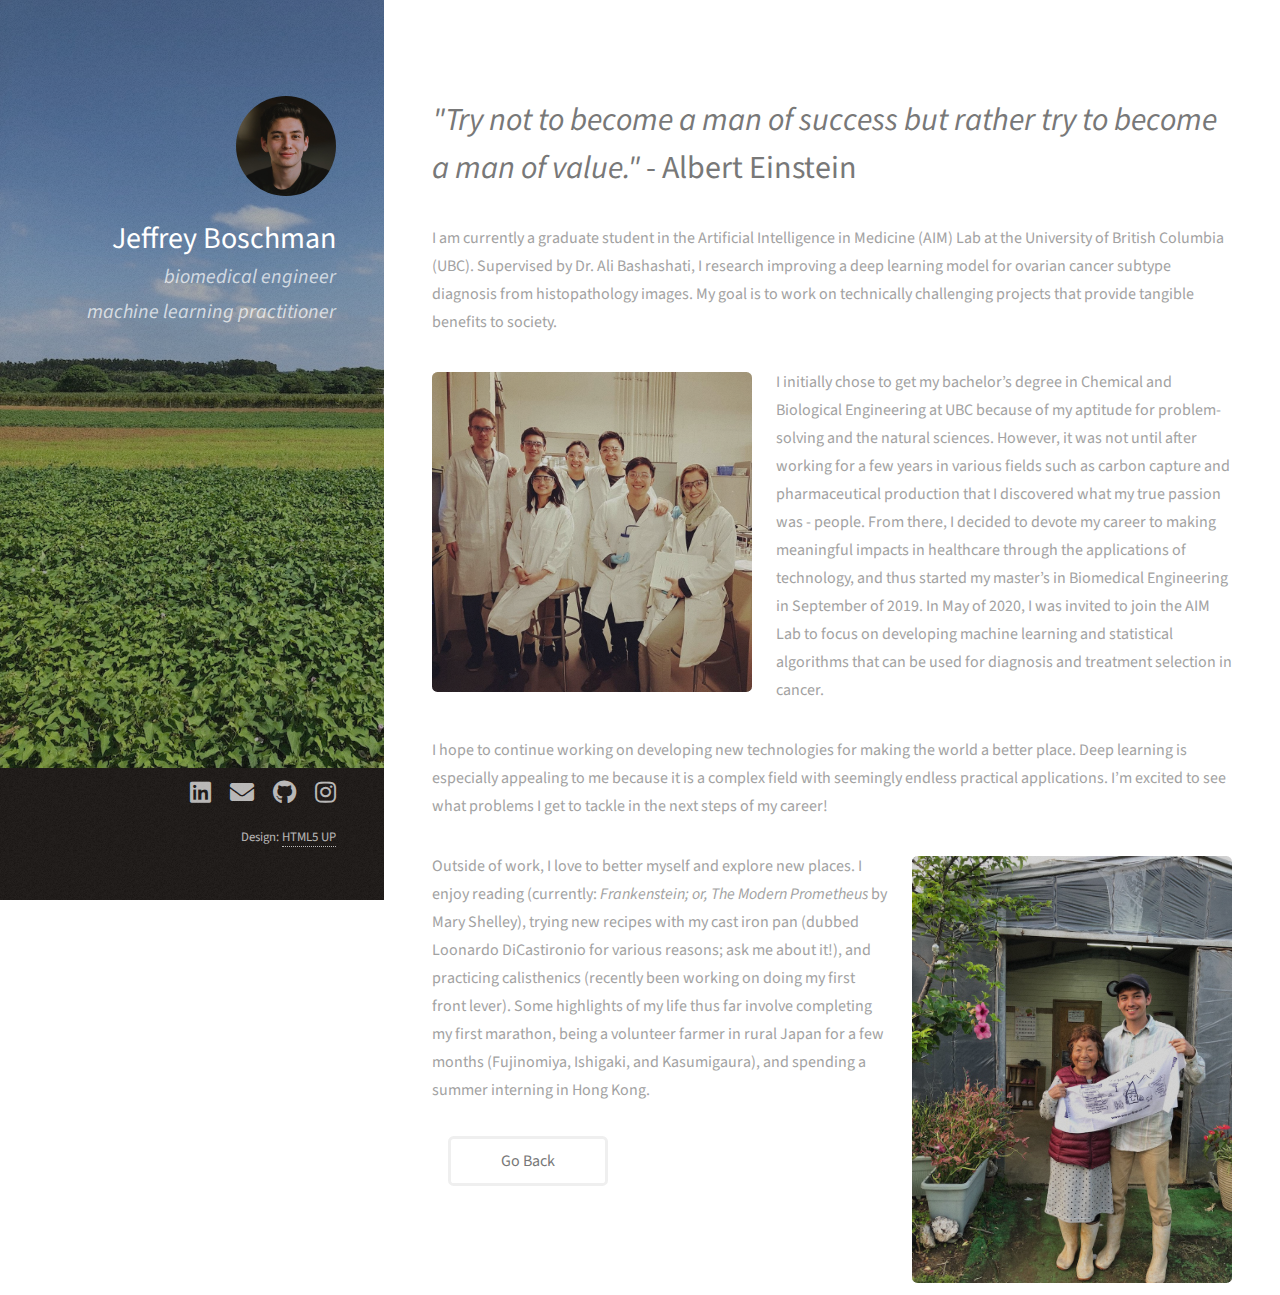
==== about.html @ 8cb81a42 "edit about" ====
<!DOCTYPE HTML>
<!--
	Strata by HTML5 UP
	html5up.net | @ajlkn
	Free for personal and commercial use under the CCA 3.0 license (html5up.net/license)
-->
<html>
	<head>
		<title>About</title>
		<meta charset="utf-8" />
		<meta name="viewport" content="width=device-width, initial-scale=1, user-scalable=no" />
		<link rel="stylesheet" href="assets/css/main.css" />
	</head>
	<body class="is-preload">

		<!-- Header -->
			<header id="header">
				<div class="inner">
					<a href="index.html" class="image avatar"><img src="images/boschman_jeffrey.jpeg" alt="" /></a>
                    <h1><strong>Jeffrey Boschman</strong></h1>
                    <h1><i>biomedical engineer</i></h1>
                    <h1><i>machine learning practitioner</i></h1>
				</div>
			</header>

		<!-- Main -->
			<div id="main">

				<!-- One -->
					<section id="one">
						<header class="major">
                            <h2><i>"Try not to become a man of success but rather try to become a man of value."</i> - Albert Einstein</h2>
						</header>
						<p>I am currently a graduate student in the Artificial Intelligence in Medicine (AIM) Lab at the University of British Columbia (UBC). Supervised by Dr. Ali Bashashati, I research improving a deep learning model for ovarian cancer subtype diagnosis from histopathology images. My goal is to work on technically challenging projects that provide tangible benefits to society.</p>
						<p><span class="image left"><img src="images/chbe.jpeg" alt="" /></span>I initially chose to get my bachelor’s degree in Chemical and Biological Engineering at UBC because of my aptitude for problem-solving and the natural sciences. However, it was not until after working for a few years in various fields such as carbon capture and pharmaceutical production that I discovered what my true passion was - people. From there, I decided to devote my career to making meaningful impacts in healthcare through the applications of technology, and thus started my master’s in Biomedical Engineering in September of 2019. In May of 2020, I was invited to join the AIM Lab to focus on developing machine learning and statistical algorithms that can be used for diagnosis and treatment selection in cancer.</p>
                        <p>I hope to continue working on developing new technologies for making the world a better place. Deep learning is especially appealing to me because it is a complex field with seemingly endless practical applications. I’m excited to see what problems I get to tackle in the next steps of my career!</p>
                        <p><span class="image right"><img src="images/farming.jpeg" alt="" /></span>Outside of work, I love to better myself and explore new places. I enjoy reading (currently: <i>Frankenstein; or, The Modern Prometheus</i> by Mary Shelley), trying new recipes with my cast iron pan (dubbed Loonardo DiCastironio for various reasons; ask me about it!), and practicing calisthenics (recently been working on doing my first front lever). Some highlights of my life thus far involve completing my first marathon, being a volunteer farmer in rural Japan for a few months (Fujinomiya, Ishigaki, and Kasumigaura), and spending a summer interning in Hong Kong.</p>
						</section>
                        
                        </section>
						<ul class="actions">
							<li><a href="index.html" class="button">Go Back</a></li>
						</ul>

					</section>

				<!--
					<section id="three">
						<h2>Get In Touch</h2>
						<p>Accumsan pellentesque commodo blandit enim arcu non at amet id arcu magna. Accumsan orci faucibus id eu lorem semper nunc nisi lorem vulputate lorem neque lorem ipsum dolor.</p>
						<div class="row">
							<div class="col-8 col-12-small">
								<form method="post" action="#">
									<div class="row gtr-uniform gtr-50">
										<div class="col-6 col-12-xsmall"><input type="text" name="name" id="name" placeholder="Name" /></div>
										<div class="col-6 col-12-xsmall"><input type="email" name="email" id="email" placeholder="Email" /></div>
										<div class="col-12"><textarea name="message" id="message" placeholder="Message" rows="4"></textarea></div>
									</div>
								</form>
								<ul class="actions">
									<li><input type="submit" value="Send Message" /></li>
								</ul>
							</div>
							<div class="col-4 col-12-small">
								<ul class="labeled-icons">
									<li>
										<h3 class="icon solid fa-home"><span class="label">Address</span></h3>
										1234 Somewhere Rd.<br />
										Nashville, TN 00000<br />
										United States
									</li>
									<li>
										<h3 class="icon solid fa-mobile-alt"><span class="label">Phone</span></h3>
										000-000-0000
									</li>
									<li>
										<h3 class="icon solid fa-envelope"><span class="label">Email</span></h3>
										<a href="#">hello@untitled.tld</a>
									</li>
								</ul>
							</div>
						</div>
					</section>
                -->
				<!-- Four -->
                <!--
					<section id="four">
						<h2>Elements</h2>

						<section>
							<h4>Text</h4>
							<p>This is <b>bold</b> and this is <strong>strong</strong>. This is <i>italic</i> and this is <em>emphasized</em>.
							This is <sup>superscript</sup> text and this is <sub>subscript</sub> text.
							This is <u>underlined</u> and this is code: <code>for (;;) { ... }</code>. Finally, <a href="#">this is a link</a>.</p>
							<hr />
							<header>
								<h4>Heading with a Subtitle</h4>
								<p>Lorem ipsum dolor sit amet nullam id egestas urna aliquam</p>
							</header>
							<p>Nunc lacinia ante nunc ac lobortis. Interdum adipiscing gravida odio porttitor sem non mi integer non faucibus ornare mi ut ante amet placerat aliquet. Volutpat eu sed ante lacinia sapien lorem accumsan varius montes viverra nibh in adipiscing blandit tempus accumsan.</p>
							<header>
								<h5>Heading with a Subtitle</h5>
								<p>Lorem ipsum dolor sit amet nullam id egestas urna aliquam</p>
							</header>
							<p>Nunc lacinia ante nunc ac lobortis. Interdum adipiscing gravida odio porttitor sem non mi integer non faucibus ornare mi ut ante amet placerat aliquet. Volutpat eu sed ante lacinia sapien lorem accumsan varius montes viverra nibh in adipiscing blandit tempus accumsan.</p>
							<hr />
							<h2>Heading Level 2</h2>
							<h3>Heading Level 3</h3>
							<h4>Heading Level 4</h4>
							<h5>Heading Level 5</h5>
							<h6>Heading Level 6</h6>
							<hr />
							<h5>Blockquote</h5>
							<blockquote>Fringilla nisl. Donec accumsan interdum nisi, quis tincidunt felis sagittis eget tempus euismod. Vestibulum ante ipsum primis in faucibus vestibulum. Blandit adipiscing eu felis iaculis volutpat ac adipiscing accumsan faucibus. Vestibulum ante ipsum primis in faucibus lorem ipsum dolor sit amet nullam adipiscing eu felis.</blockquote>
							<h5>Preformatted</h5>
							<pre><code>i = 0;

while (!deck.isInOrder()) {
print 'Iteration ' + i;
deck.shuffle();
i++;
}

print 'It took ' + i + ' iterations to sort the deck.';</code></pre>
						</section>

						<section>
							<h4>Lists</h4>
							<div class="row">
								<div class="col-6 col-12-xsmall">
									<h5>Unordered</h5>
									<ul>
										<li>Dolor pulvinar etiam magna etiam.</li>
										<li>Sagittis adipiscing lorem eleifend.</li>
										<li>Felis enim feugiat dolore viverra.</li>
									</ul>
									<h5>Alternate</h5>
									<ul class="alt">
										<li>Dolor pulvinar etiam magna etiam.</li>
										<li>Sagittis adipiscing lorem eleifend.</li>
										<li>Felis enim feugiat dolore viverra.</li>
									</ul>
								</div>
								<div class="col-6 col-12-xsmall">
									<h5>Ordered</h5>
									<ol>
										<li>Dolor pulvinar etiam magna etiam.</li>
										<li>Etiam vel felis at lorem sed viverra.</li>
										<li>Felis enim feugiat dolore viverra.</li>
										<li>Dolor pulvinar etiam magna etiam.</li>
										<li>Etiam vel felis at lorem sed viverra.</li>
										<li>Felis enim feugiat dolore viverra.</li>
									</ol>
									<h5>Icons</h5>
									<ul class="icons">
										<li><a href="#" class="icon brands fa-twitter"><span class="label">Twitter</span></a></li>
										<li><a href="#" class="icon brands fa-facebook-f"><span class="label">Facebook</span></a></li>
										<li><a href="#" class="icon brands fa-instagram"><span class="label">Instagram</span></a></li>
										<li><a href="#" class="icon brands fa-github"><span class="label">Github</span></a></li>
										<li><a href="#" class="icon brands fa-dribbble"><span class="label">Dribbble</span></a></li>
										<li><a href="#" class="icon brands fa-tumblr"><span class="label">Tumblr</span></a></li>
									</ul>
								</div>
							</div>
							<h5>Actions</h5>
							<ul class="actions">
								<li><a href="#" class="button primary">Default</a></li>
								<li><a href="#" class="button">Default</a></li>
							</ul>
							<ul class="actions small">
								<li><a href="#" class="button primary small">Small</a></li>
								<li><a href="#" class="button small">Small</a></li>
							</ul>
							<div class="row">
								<div class="col-6 col-12-small">
									<ul class="actions stacked">
										<li><a href="#" class="button primary">Default</a></li>
										<li><a href="#" class="button">Default</a></li>
									</ul>
								</div>
								<div class="col-6 col-12-small">
									<ul class="actions stacked">
										<li><a href="#" class="button primary small">Small</a></li>
										<li><a href="#" class="button small">Small</a></li>
									</ul>
								</div>
								<div class="col-6 col-12-small">
									<ul class="actions stacked">
										<li><a href="#" class="button primary fit">Default</a></li>
										<li><a href="#" class="button fit">Default</a></li>
									</ul>
								</div>
								<div class="col-6 col-12-small">
									<ul class="actions stacked">
										<li><a href="#" class="button primary small fit">Small</a></li>
										<li><a href="#" class="button small fit">Small</a></li>
									</ul>
								</div>
							</div>
						</section>

						<section>
							<h4>Table</h4>
							<h5>Default</h5>
							<div class="table-wrapper">
								<table>
									<thead>
										<tr>
											<th>Name</th>
											<th>Description</th>
											<th>Price</th>
										</tr>
									</thead>
									<tbody>
										<tr>
											<td>Item One</td>
											<td>Ante turpis integer aliquet porttitor.</td>
											<td>29.99</td>
										</tr>
										<tr>
											<td>Item Two</td>
											<td>Vis ac commodo adipiscing arcu aliquet.</td>
											<td>19.99</td>
										</tr>
										<tr>
											<td>Item Three</td>
											<td> Morbi faucibus arcu accumsan lorem.</td>
											<td>29.99</td>
										</tr>
										<tr>
											<td>Item Four</td>
											<td>Vitae integer tempus condimentum.</td>
											<td>19.99</td>
										</tr>
										<tr>
											<td>Item Five</td>
											<td>Ante turpis integer aliquet porttitor.</td>
											<td>29.99</td>
										</tr>
									</tbody>
									<tfoot>
										<tr>
											<td colspan="2"></td>
											<td>100.00</td>
										</tr>
									</tfoot>
								</table>
							</div>

							<h5>Alternate</h5>
							<div class="table-wrapper">
								<table class="alt">
									<thead>
										<tr>
											<th>Name</th>
											<th>Description</th>
											<th>Price</th>
										</tr>
									</thead>
									<tbody>
										<tr>
											<td>Item One</td>
											<td>Ante turpis integer aliquet porttitor.</td>
											<td>29.99</td>
										</tr>
										<tr>
											<td>Item Two</td>
											<td>Vis ac commodo adipiscing arcu aliquet.</td>
											<td>19.99</td>
										</tr>
										<tr>
											<td>Item Three</td>
											<td> Morbi faucibus arcu accumsan lorem.</td>
											<td>29.99</td>
										</tr>
										<tr>
											<td>Item Four</td>
											<td>Vitae integer tempus condimentum.</td>
											<td>19.99</td>
										</tr>
										<tr>
											<td>Item Five</td>
											<td>Ante turpis integer aliquet porttitor.</td>
											<td>29.99</td>
										</tr>
									</tbody>
									<tfoot>
										<tr>
											<td colspan="2"></td>
											<td>100.00</td>
										</tr>
									</tfoot>
								</table>
							</div>
						</section>

						<section>
							<h4>Buttons</h4>
							<ul class="actions">
								<li><a href="#" class="button primary">Primary</a></li>
								<li><a href="#" class="button">Default</a></li>
							</ul>
							<ul class="actions">
								<li><a href="#" class="button large">Large</a></li>
								<li><a href="#" class="button">Default</a></li>
								<li><a href="#" class="button small">Small</a></li>
							</ul>
							<ul class="actions fit">
								<li><a href="#" class="button primary fit">Fit</a></li>
								<li><a href="#" class="button fit">Fit</a></li>
							</ul>
							<ul class="actions fit small">
								<li><a href="#" class="button primary fit small">Fit + Small</a></li>
								<li><a href="#" class="button fit small">Fit + Small</a></li>
							</ul>
							<ul class="actions">
								<li><a href="#" class="button primary icon solid fa-download">Icon</a></li>
								<li><a href="#" class="button icon solid fa-download">Icon</a></li>
							</ul>
							<ul class="actions">
								<li><span class="button primary disabled">Primary</span></li>
								<li><span class="button disabled">Default</span></li>
							</ul>
						</section>

						<section>
							<h4>Form</h4>
							<form method="post" action="#">
								<div class="row gtr-uniform gtr-50">
									<div class="col-6 col-12-xsmall">
										<input type="text" name="demo-name" id="demo-name" value="" placeholder="Name" />
									</div>
									<div class="col-6 col-12-xsmall">
										<input type="email" name="demo-email" id="demo-email" value="" placeholder="Email" />
									</div>
									<div class="col-12">
										<select name="demo-category" id="demo-category">
											<option value="">- Category -</option>
											<option value="1">Manufacturing</option>
											<option value="1">Shipping</option>
											<option value="1">Administration</option>
											<option value="1">Human Resources</option>
										</select>
									</div>
									<div class="col-4 col-12-small">
										<input type="radio" id="demo-priority-low" name="demo-priority" checked>
										<label for="demo-priority-low">Low Priority</label>
									</div>
									<div class="col-4 col-12-small">
										<input type="radio" id="demo-priority-normal" name="demo-priority">
										<label for="demo-priority-normal">Normal Priority</label>
									</div>
									<div class="col-4 col-12-small">
										<input type="radio" id="demo-priority-high" name="demo-priority">
										<label for="demo-priority-high">High Priority</label>
									</div>
									<div class="col-6 col-12-small">
										<input type="checkbox" id="demo-copy" name="demo-copy">
										<label for="demo-copy">Email me a copy of this message</label>
									</div>
									<div class="col-6 col-12-small">
										<input type="checkbox" id="demo-human" name="demo-human" checked>
										<label for="demo-human">I am a human and not a robot</label>
									</div>
									<div class="col-12">
										<textarea name="demo-message" id="demo-message" placeholder="Enter your message" rows="6"></textarea>
									</div>
									<div class="col-12">
										<ul class="actions">
											<li><input type="submit" value="Send Message" class="primary" /></li>
											<li><input type="reset" value="Reset" /></li>
										</ul>
									</div>
								</div>
							</form>
						</section>

						<section>
							<h4>Image</h4>
							<h5>Fit</h5>
							<div class="box alt">
								<div class="row gtr-50 gtr-uniform">
									<div class="col-12"><span class="image fit"><img src="images/fulls/05.jpg" alt="" /></span></div>
									<div class="col-4"><span class="image fit"><img src="images/thumbs/01.jpg" alt="" /></span></div>
									<div class="col-4"><span class="image fit"><img src="images/thumbs/02.jpg" alt="" /></span></div>
									<div class="col-4"><span class="image fit"><img src="images/thumbs/03.jpg" alt="" /></span></div>
									<div class="col-4"><span class="image fit"><img src="images/thumbs/04.jpg" alt="" /></span></div>
									<div class="col-4"><span class="image fit"><img src="images/thumbs/05.jpg" alt="" /></span></div>
									<div class="col-4"><span class="image fit"><img src="images/thumbs/06.jpg" alt="" /></span></div>
									<div class="col-4"><span class="image fit"><img src="images/thumbs/03.jpg" alt="" /></span></div>
									<div class="col-4"><span class="image fit"><img src="images/thumbs/02.jpg" alt="" /></span></div>
									<div class="col-4"><span class="image fit"><img src="images/thumbs/01.jpg" alt="" /></span></div>
								</div>
							</div>
							<h5>Left &amp; Right</h5>
							<p><span class="image left"><img src="images/avatar.jpg" alt="" /></span>Fringilla nisl. Donec accumsan interdum nisi, quis tincidunt felis sagittis eget. tempus euismod. Vestibulum ante ipsum primis in faucibus vestibulum. Blandit adipiscing eu felis iaculis volutpat ac adipiscing accumsan eu faucibus. Integer ac pellentesque praesent tincidunt felis sagittis eget. tempus euismod. Vestibulum ante ipsum primis in faucibus vestibulum. Blandit adipiscing eu felis iaculis volutpat ac adipiscing accumsan eu faucibus. Integer ac pellentesque praesent. Donec accumsan interdum nisi, quis tincidunt felis sagittis eget. tempus euismod. Vestibulum ante ipsum primis in faucibus vestibulum. Blandit adipiscing eu felis iaculis volutpat ac adipiscing accumsan eu faucibus. Integer ac pellentesque praesent tincidunt felis sagittis eget. tempus euismod. Vestibulum ante ipsum primis in faucibus vestibulum. Blandit adipiscing eu felis iaculis volutpat ac adipiscing accumsan eu faucibus. Integer ac pellentesque praesent.</p>
							<p><span class="image right"><img src="images/avatar.jpg" alt="" /></span>Fringilla nisl. Donec accumsan interdum nisi, quis tincidunt felis sagittis eget. tempus euismod. Vestibulum ante ipsum primis in faucibus vestibulum. Blandit adipiscing eu felis iaculis volutpat ac adipiscing accumsan eu faucibus. Integer ac pellentesque praesent tincidunt felis sagittis eget. tempus euismod. Vestibulum ante ipsum primis in faucibus vestibulum. Blandit adipiscing eu felis iaculis volutpat ac adipiscing accumsan eu faucibus. Integer ac pellentesque praesent. Donec accumsan interdum nisi, quis tincidunt felis sagittis eget. tempus euismod. Vestibulum ante ipsum primis in faucibus vestibulum. Blandit adipiscing eu felis iaculis volutpat ac adipiscing accumsan eu faucibus. Integer ac pellentesque praesent tincidunt felis sagittis eget. tempus euismod. Vestibulum ante ipsum primis in faucibus vestibulum. Blandit adipiscing eu felis iaculis volutpat ac adipiscing accumsan eu faucibus. Integer ac pellentesque praesent.</p>
						</section>

					</section>

			</div>
                    -->
		<!-- Footer -->
			<footer id="footer">
				<div class="inner">
					<ul class="icons">
						<li><a href="https://www.linkedin.com/in/jeffreyboschman/" class="icon brands fa-linkedin"><span class="label">LinkedIn</span></a></li>
						<li><a href="mailto:jeffreyboschman@gmail.com" class="icon solid fa-envelope"><span class="label">Email</span></a></li>
						<li><a href="https://github.com/jeffreyboschman" class="icon brands fa-github"><span class="label">Github</span></a></li>
						<li><a href="https://www.instagram.com/_jeffreyboschman/" class="icon brands fa-instagram"><span class="label">Instagram</span></a></li>
					</ul>
					<ul class="copyright">
                        <!--<li>&copy; Untitled</li>--><li>Design: <a href="http://html5up.net">HTML5 UP</a></li>
					</ul>
				</div>
			</footer>

		<!-- Scripts -->
			<script src="assets/js/jquery.min.js"></script>
			<script src="assets/js/jquery.poptrox.min.js"></script>
			<script src="assets/js/browser.min.js"></script>
			<script src="assets/js/breakpoints.min.js"></script>
			<script src="assets/js/util.js"></script>
			<script src="assets/js/main.js"></script>

	</body>
</html>
---- assets/css/main.css ----
@import url("fontawesome-all.min.css");
@import url("https://fonts.googleapis.com/css?family=Source+Sans+Pro:400,400italic");

/*
	Strata by HTML5 UP
	html5up.net | @ajlkn
	Free for personal and commercial use under the CCA 3.0 license (html5up.net/license)
*/

html, body, div, span, applet, object,
iframe, h1, h2, h3, h4, h5, h6, p, blockquote,
pre, a, abbr, acronym, address, big, cite,
code, del, dfn, em, img, ins, kbd, q, s, samp,
small, strike, strong, sub, sup, tt, var, b,
u, i, center, dl, dt, dd, ol, ul, li, fieldset,
form, label, legend, table, caption, tbody,
tfoot, thead, tr, th, td, article, aside,
canvas, details, embed, figure, figcaption,
footer, header, hgroup, menu, nav, output, ruby,
section, summary, time, mark, audio, video {
	margin: 0;
	padding: 0;
	border: 0;
	font-size: 100%;
	font: inherit;
	vertical-align: baseline;}

article, aside, details, figcaption, figure,
footer, header, hgroup, menu, nav, section {
	display: block;}

body {
	line-height: 1;
}

ol, ul {
	list-style: none;
}

blockquote, q {
	quotes: none;
}

	blockquote:before, blockquote:after, q:before, q:after {
		content: '';
		content: none;
	}

table {
	border-collapse: collapse;
	border-spacing: 0;
}

body {
	-webkit-text-size-adjust: none;
}

mark {
	background-color: transparent;
	color: inherit;
}

input::-moz-focus-inner {
	border: 0;
	padding: 0;
}

input, select, textarea {
	-moz-appearance: none;
	-webkit-appearance: none;
	-ms-appearance: none;
	appearance: none;
}

/* Basic */

	html {
		box-sizing: border-box;
	}

	*, *:before, *:after {
		box-sizing: inherit;
	}

	body {
		background: #fff;
	}

		body.is-preload *, body.is-preload *:before, body.is-preload *:after {
			-moz-animation: none !important;
			-webkit-animation: none !important;
			-ms-animation: none !important;
			animation: none !important;
			-moz-transition: none !important;
			-webkit-transition: none !important;
			-ms-transition: none !important;
			transition: none !important;
		}

	body, input, select, textarea {
		color: #a2a2a2;
		font-family: "Source Sans Pro", Helvetica, sans-serif;
		font-size: 16pt;
		font-weight: 400;
		line-height: 1.75em;
	}

	a {
		-moz-transition: color 0.2s ease-in-out, border-color 0.2s ease-in-out;
		-webkit-transition: color 0.2s ease-in-out, border-color 0.2s ease-in-out;
		-ms-transition: color 0.2s ease-in-out, border-color 0.2s ease-in-out;
		transition: color 0.2s ease-in-out, border-color 0.2s ease-in-out;
		border-bottom: dotted 1px;
		color: #49bf9d;
		text-decoration: none;
	}

		a:hover {
			border-bottom-color: transparent;
			color: #49bf9d !important;
			text-decoration: none;
		}

	strong, b {
		color: #787878;
		font-weight: 400;
	}

	em, i {
		font-style: italic;
	}

	p {
		margin: 0 0 2em 0;
	}

	h1, h2, h3, h4, h5, h6 {
		color: #787878;
		font-weight: 400;
		line-height: 1em;
		margin: 0 0 1em 0;
	}

		h1 a, h2 a, h3 a, h4 a, h5 a, h6 a {
			color: inherit;
			text-decoration: none;
		}

	h1 {
		font-size: 2em;
		line-height: 1.5em;
	}

	h2 {
		font-size: 1.5em;
		line-height: 1.5em;
	}

	h3 {
		font-size: 1.25em;
		line-height: 1.5em;
	}

	h4 {
		font-size: 1.1em;
		line-height: 1.5em;
	}

	h5 {
		font-size: 0.9em;
		line-height: 1.5em;
	}

	h6 {
		font-size: 0.7em;
		line-height: 1.5em;
	}

	sub {
		font-size: 0.8em;
		position: relative;
		top: 0.5em;
	}

	sup {
		font-size: 0.8em;
		position: relative;
		top: -0.5em;
	}

	hr {
		border: 0;
		border-bottom: solid 2px #efefef;
		margin: 2em 0;
	}

		hr.major {
			margin: 3em 0;
		}

	blockquote {
		border-left: solid 6px #efefef;
		font-style: italic;
		margin: 0 0 2em 0;
		padding: 0.5em 0 0.5em 1.5em;
	}

	code {
		background: #f7f7f7;
		border-radius: 0.35em;
		border: solid 2px #efefef;
		font-family: "Courier New", monospace;
		font-size: 0.9em;
		margin: 0 0.25em;
		padding: 0.25em 0.65em;
	}

	pre {
		-webkit-overflow-scrolling: touch;
		font-family: "Courier New", monospace;
		font-size: 0.9em;
		margin: 0 0 2em 0;
	}

		pre code {
			display: block;
			line-height: 1.75em;
			padding: 1em 1.5em;
			overflow-x: auto;
		}

	.align-left {
		float: left;
	}

	.align-center {
		text-align: center;
	}

	.align-right {
		float: right;
	}

/* Container */

	.container {
		margin: 0 auto;
		max-width: calc(100% - 4em);
		width: 100%;
	}

		.container.xsmall {
			width: 25%;
		}

		.container.small {
			width: 50%;
		}

		.container.medium {
			width: 75%;
		}

		.container.large {
			width: 125%;
		}

		.container.xlarge {
			width: 150%;
		}

		.container.max {
			width: 100%;
		}

		@media screen and (max-width: 980px) {

			.container {
				width: 100% !important;
				max-width: 100% !important;
			}

		}

		@media screen and (max-width: 480px) {

			.container {
				max-width: calc(100% - 3em);
			}

		}

/* Row */

	.row {
		display: flex;
		flex-wrap: wrap;
		box-sizing: border-box;
		align-items: stretch;
	}

		.row > * {
			box-sizing: border-box;
		}

		.row.gtr-uniform > * > :last-child {
			margin-bottom: 0;
		}

		.row.aln-left {
			justify-content: flex-start;
		}

		.row.aln-center {
			justify-content: center;
		}

		.row.aln-right {
			justify-content: flex-end;
		}

		.row.aln-top {
			align-items: flex-start;
		}

		.row.aln-middle {
			align-items: center;
		}

		.row.aln-bottom {
			align-items: flex-end;
		}

		.row > .imp {
			order: -1;
		}

		.row > .col-1 {
			width: 8.33333%;
		}

		.row > .off-1 {
			margin-left: 8.33333%;
		}

		.row > .col-2 {
			width: 16.66667%;
		}

		.row > .off-2 {
			margin-left: 16.66667%;
		}

		.row > .col-3 {
			width: 25%;
		}

		.row > .off-3 {
			margin-left: 25%;
		}

		.row > .col-4 {
			width: 33.33333%;
		}

		.row > .off-4 {
			margin-left: 33.33333%;
		}

		.row > .col-5 {
			width: 41.66667%;
		}

		.row > .off-5 {
			margin-left: 41.66667%;
		}

		.row > .col-6 {
			width: 50%;
		}

		.row > .off-6 {
			margin-left: 50%;
		}

		.row > .col-7 {
			width: 58.33333%;
		}

		.row > .off-7 {
			margin-left: 58.33333%;
		}

		.row > .col-8 {
			width: 66.66667%;
		}

		.row > .off-8 {
			margin-left: 66.66667%;
		}

		.row > .col-9 {
			width: 75%;
		}

		.row > .off-9 {
			margin-left: 75%;
		}

		.row > .col-10 {
			width: 83.33333%;
		}

		.row > .off-10 {
			margin-left: 83.33333%;
		}

		.row > .col-11 {
			width: 91.66667%;
		}

		.row > .off-11 {
			margin-left: 91.66667%;
		}

		.row > .col-12 {
			width: 100%;
		}

		.row > .off-12 {
			margin-left: 100%;
		}

		.row.gtr-0 {
			margin-top: 0;
			margin-left: 0em;
		}

			.row.gtr-0 > * {
				padding: 0 0 0 0em;
			}

			.row.gtr-0.gtr-uniform {
				margin-top: 0em;
			}

				.row.gtr-0.gtr-uniform > * {
					padding-top: 0em;
				}

		.row.gtr-25 {
			margin-top: 0;
			margin-left: -0.625em;
		}

			.row.gtr-25 > * {
				padding: 0 0 0 0.625em;
			}

			.row.gtr-25.gtr-uniform {
				margin-top: -0.625em;
			}

				.row.gtr-25.gtr-uniform > * {
					padding-top: 0.625em;
				}

		.row.gtr-50 {
			margin-top: 0;
			margin-left: -1.25em;
		}

			.row.gtr-50 > * {
				padding: 0 0 0 1.25em;
			}

			.row.gtr-50.gtr-uniform {
				margin-top: -1.25em;
			}

				.row.gtr-50.gtr-uniform > * {
					padding-top: 1.25em;
				}

		.row {
			margin-top: 0;
			margin-left: -2.5em;
		}

			.row > * {
				padding: 0 0 0 2.5em;
			}

			.row.gtr-uniform {
				margin-top: -2.5em;
			}

				.row.gtr-uniform > * {
					padding-top: 2.5em;
				}

		.row.gtr-150 {
			margin-top: 0;
			margin-left: -3.75em;
		}

			.row.gtr-150 > * {
				padding: 0 0 0 3.75em;
			}

			.row.gtr-150.gtr-uniform {
				margin-top: -3.75em;
			}

				.row.gtr-150.gtr-uniform > * {
					padding-top: 3.75em;
				}

		.row.gtr-200 {
			margin-top: 0;
			margin-left: -5em;
		}

			.row.gtr-200 > * {
				padding: 0 0 0 5em;
			}

			.row.gtr-200.gtr-uniform {
				margin-top: -5em;
			}

				.row.gtr-200.gtr-uniform > * {
					padding-top: 5em;
				}

		@media screen and (max-width: 1800px) {

			.row {
				display: flex;
				flex-wrap: wrap;
				box-sizing: border-box;
				align-items: stretch;
			}

				.row > * {
					box-sizing: border-box;
				}

				.row.gtr-uniform > * > :last-child {
					margin-bottom: 0;
				}

				.row.aln-left {
					justify-content: flex-start;
				}

				.row.aln-center {
					justify-content: center;
				}

				.row.aln-right {
					justify-content: flex-end;
				}

				.row.aln-top {
					align-items: flex-start;
				}

				.row.aln-middle {
					align-items: center;
				}

				.row.aln-bottom {
					align-items: flex-end;
				}

				.row > .imp-xlarge {
					order: -1;
				}

				.row > .col-1-xlarge {
					width: 8.33333%;
				}

				.row > .off-1-xlarge {
					margin-left: 8.33333%;
				}

				.row > .col-2-xlarge {
					width: 16.66667%;
				}

				.row > .off-2-xlarge {
					margin-left: 16.66667%;
				}

				.row > .col-3-xlarge {
					width: 25%;
				}

				.row > .off-3-xlarge {
					margin-left: 25%;
				}

				.row > .col-4-xlarge {
					width: 33.33333%;
				}

				.row > .off-4-xlarge {
					margin-left: 33.33333%;
				}

				.row > .col-5-xlarge {
					width: 41.66667%;
				}

				.row > .off-5-xlarge {
					margin-left: 41.66667%;
				}

				.row > .col-6-xlarge {
					width: 50%;
				}

				.row > .off-6-xlarge {
					margin-left: 50%;
				}

				.row > .col-7-xlarge {
					width: 58.33333%;
				}

				.row > .off-7-xlarge {
					margin-left: 58.33333%;
				}

				.row > .col-8-xlarge {
					width: 66.66667%;
				}

				.row > .off-8-xlarge {
					margin-left: 66.66667%;
				}

				.row > .col-9-xlarge {
					width: 75%;
				}

				.row > .off-9-xlarge {
					margin-left: 75%;
				}

				.row > .col-10-xlarge {
					width: 83.33333%;
				}

				.row > .off-10-xlarge {
					margin-left: 83.33333%;
				}

				.row > .col-11-xlarge {
					width: 91.66667%;
				}

				.row > .off-11-xlarge {
					margin-left: 91.66667%;
				}

				.row > .col-12-xlarge {
					width: 100%;
				}

				.row > .off-12-xlarge {
					margin-left: 100%;
				}

				.row.gtr-0 {
					margin-top: 0;
					margin-left: 0em;
				}

					.row.gtr-0 > * {
						padding: 0 0 0 0em;
					}

					.row.gtr-0.gtr-uniform {
						margin-top: 0em;
					}

						.row.gtr-0.gtr-uniform > * {
							padding-top: 0em;
						}

				.row.gtr-25 {
					margin-top: 0;
					margin-left: -0.625em;
				}

					.row.gtr-25 > * {
						padding: 0 0 0 0.625em;
					}

					.row.gtr-25.gtr-uniform {
						margin-top: -0.625em;
					}

						.row.gtr-25.gtr-uniform > * {
							padding-top: 0.625em;
						}

				.row.gtr-50 {
					margin-top: 0;
					margin-left: -1.25em;
				}

					.row.gtr-50 > * {
						padding: 0 0 0 1.25em;
					}

					.row.gtr-50.gtr-uniform {
						margin-top: -1.25em;
					}

						.row.gtr-50.gtr-uniform > * {
							padding-top: 1.25em;
						}

				.row {
					margin-top: 0;
					margin-left: -2.5em;
				}

					.row > * {
						padding: 0 0 0 2.5em;
					}

					.row.gtr-uniform {
						margin-top: -2.5em;
					}

						.row.gtr-uniform > * {
							padding-top: 2.5em;
						}

				.row.gtr-150 {
					margin-top: 0;
					margin-left: -3.75em;
				}

					.row.gtr-150 > * {
						padding: 0 0 0 3.75em;
					}

					.row.gtr-150.gtr-uniform {
						margin-top: -3.75em;
					}

						.row.gtr-150.gtr-uniform > * {
							padding-top: 3.75em;
						}

				.row.gtr-200 {
					margin-top: 0;
					margin-left: -5em;
				}

					.row.gtr-200 > * {
						padding: 0 0 0 5em;
					}

					.row.gtr-200.gtr-uniform {
						margin-top: -5em;
					}

						.row.gtr-200.gtr-uniform > * {
							padding-top: 5em;
						}

		}

		@media screen and (max-width: 1280px) {

			.row {
				display: flex;
				flex-wrap: wrap;
				box-sizing: border-box;
				align-items: stretch;
			}

				.row > * {
					box-sizing: border-box;
				}

				.row.gtr-uniform > * > :last-child {
					margin-bottom: 0;
				}

				.row.aln-left {
					justify-content: flex-start;
				}

				.row.aln-center {
					justify-content: center;
				}

				.row.aln-right {
					justify-content: flex-end;
				}

				.row.aln-top {
					align-items: flex-start;
				}

				.row.aln-middle {
					align-items: center;
				}

				.row.aln-bottom {
					align-items: flex-end;
				}

				.row > .imp-large {
					order: -1;
				}

				.row > .col-1-large {
					width: 8.33333%;
				}

				.row > .off-1-large {
					margin-left: 8.33333%;
				}

				.row > .col-2-large {
					width: 16.66667%;
				}

				.row > .off-2-large {
					margin-left: 16.66667%;
				}

				.row > .col-3-large {
					width: 25%;
				}

				.row > .off-3-large {
					margin-left: 25%;
				}

				.row > .col-4-large {
					width: 33.33333%;
				}

				.row > .off-4-large {
					margin-left: 33.33333%;
				}

				.row > .col-5-large {
					width: 41.66667%;
				}

				.row > .off-5-large {
					margin-left: 41.66667%;
				}

				.row > .col-6-large {
					width: 50%;
				}

				.row > .off-6-large {
					margin-left: 50%;
				}

				.row > .col-7-large {
					width: 58.33333%;
				}

				.row > .off-7-large {
					margin-left: 58.33333%;
				}

				.row > .col-8-large {
					width: 66.66667%;
				}

				.row > .off-8-large {
					margin-left: 66.66667%;
				}

				.row > .col-9-large {
					width: 75%;
				}

				.row > .off-9-large {
					margin-left: 75%;
				}

				.row > .col-10-large {
					width: 83.33333%;
				}

				.row > .off-10-large {
					margin-left: 83.33333%;
				}

				.row > .col-11-large {
					width: 91.66667%;
				}

				.row > .off-11-large {
					margin-left: 91.66667%;
				}

				.row > .col-12-large {
					width: 100%;
				}

				.row > .off-12-large {
					margin-left: 100%;
				}

				.row.gtr-0 {
					margin-top: 0;
					margin-left: 0em;
				}

					.row.gtr-0 > * {
						padding: 0 0 0 0em;
					}

					.row.gtr-0.gtr-uniform {
						margin-top: 0em;
					}

						.row.gtr-0.gtr-uniform > * {
							padding-top: 0em;
						}

				.row.gtr-25 {
					margin-top: 0;
					margin-left: -0.5em;
				}

					.row.gtr-25 > * {
						padding: 0 0 0 0.5em;
					}

					.row.gtr-25.gtr-uniform {
						margin-top: -0.5em;
					}

						.row.gtr-25.gtr-uniform > * {
							padding-top: 0.5em;
						}

				.row.gtr-50 {
					margin-top: 0;
					margin-left: -1em;
				}

					.row.gtr-50 > * {
						padding: 0 0 0 1em;
					}

					.row.gtr-50.gtr-uniform {
						margin-top: -1em;
					}

						.row.gtr-50.gtr-uniform > * {
							padding-top: 1em;
						}

				.row {
					margin-top: 0;
					margin-left: -2em;
				}

					.row > * {
						padding: 0 0 0 2em;
					}

					.row.gtr-uniform {
						margin-top: -2em;
					}

						.row.gtr-uniform > * {
							padding-top: 2em;
						}

				.row.gtr-150 {
					margin-top: 0;
					margin-left: -3em;
				}

					.row.gtr-150 > * {
						padding: 0 0 0 3em;
					}

					.row.gtr-150.gtr-uniform {
						margin-top: -3em;
					}

						.row.gtr-150.gtr-uniform > * {
							padding-top: 3em;
						}

				.row.gtr-200 {
					margin-top: 0;
					margin-left: -4em;
				}

					.row.gtr-200 > * {
						padding: 0 0 0 4em;
					}

					.row.gtr-200.gtr-uniform {
						margin-top: -4em;
					}

						.row.gtr-200.gtr-uniform > * {
							padding-top: 4em;
						}

		}

		@media screen and (max-width: 980px) {

			.row {
				display: flex;
				flex-wrap: wrap;
				box-sizing: border-box;
				align-items: stretch;
			}

				.row > * {
					box-sizing: border-box;
				}

				.row.gtr-uniform > * > :last-child {
					margin-bottom: 0;
				}

				.row.aln-left {
					justify-content: flex-start;
				}

				.row.aln-center {
					justify-content: center;
				}

				.row.aln-right {
					justify-content: flex-end;
				}

				.row.aln-top {
					align-items: flex-start;
				}

				.row.aln-middle {
					align-items: center;
				}

				.row.aln-bottom {
					align-items: flex-end;
				}

				.row > .imp-medium {
					order: -1;
				}

				.row > .col-1-medium {
					width: 8.33333%;
				}

				.row > .off-1-medium {
					margin-left: 8.33333%;
				}

				.row > .col-2-medium {
					width: 16.66667%;
				}

				.row > .off-2-medium {
					margin-left: 16.66667%;
				}

				.row > .col-3-medium {
					width: 25%;
				}

				.row > .off-3-medium {
					margin-left: 25%;
				}

				.row > .col-4-medium {
					width: 33.33333%;
				}

				.row > .off-4-medium {
					margin-left: 33.33333%;
				}

				.row > .col-5-medium {
					width: 41.66667%;
				}

				.row > .off-5-medium {
					margin-left: 41.66667%;
				}

				.row > .col-6-medium {
					width: 50%;
				}

				.row > .off-6-medium {
					margin-left: 50%;
				}

				.row > .col-7-medium {
					width: 58.33333%;
				}

				.row > .off-7-medium {
					margin-left: 58.33333%;
				}

				.row > .col-8-medium {
					width: 66.66667%;
				}

				.row > .off-8-medium {
					margin-left: 66.66667%;
				}

				.row > .col-9-medium {
					width: 75%;
				}

				.row > .off-9-medium {
					margin-left: 75%;
				}

				.row > .col-10-medium {
					width: 83.33333%;
				}

				.row > .off-10-medium {
					margin-left: 83.33333%;
				}

				.row > .col-11-medium {
					width: 91.66667%;
				}

				.row > .off-11-medium {
					margin-left: 91.66667%;
				}

				.row > .col-12-medium {
					width: 100%;
				}

				.row > .off-12-medium {
					margin-left: 100%;
				}

				.row.gtr-0 {
					margin-top: 0;
					margin-left: 0em;
				}

					.row.gtr-0 > * {
						padding: 0 0 0 0em;
					}

					.row.gtr-0.gtr-uniform {
						margin-top: 0em;
					}

						.row.gtr-0.gtr-uniform > * {
							padding-top: 0em;
						}

				.row.gtr-25 {
					margin-top: 0;
					margin-left: -0.5em;
				}

					.row.gtr-25 > * {
						padding: 0 0 0 0.5em;
					}

					.row.gtr-25.gtr-uniform {
						margin-top: -0.5em;
					}

						.row.gtr-25.gtr-uniform > * {
							padding-top: 0.5em;
						}

				.row.gtr-50 {
					margin-top: 0;
					margin-left: -1em;
				}

					.row.gtr-50 > * {
						padding: 0 0 0 1em;
					}

					.row.gtr-50.gtr-uniform {
						margin-top: -1em;
					}

						.row.gtr-50.gtr-uniform > * {
							padding-top: 1em;
						}

				.row {
					margin-top: 0;
					margin-left: -2em;
				}

					.row > * {
						padding: 0 0 0 2em;
					}

					.row.gtr-uniform {
						margin-top: -2em;
					}

						.row.gtr-uniform > * {
							padding-top: 2em;
						}

				.row.gtr-150 {
					margin-top: 0;
					margin-left: -3em;
				}

					.row.gtr-150 > * {
						padding: 0 0 0 3em;
					}

					.row.gtr-150.gtr-uniform {
						margin-top: -3em;
					}

						.row.gtr-150.gtr-uniform > * {
							padding-top: 3em;
						}

				.row.gtr-200 {
					margin-top: 0;
					margin-left: -4em;
				}

					.row.gtr-200 > * {
						padding: 0 0 0 4em;
					}

					.row.gtr-200.gtr-uniform {
						margin-top: -4em;
					}

						.row.gtr-200.gtr-uniform > * {
							padding-top: 4em;
						}

		}

		@media screen and (max-width: 736px) {

			.row {
				display: flex;
				flex-wrap: wrap;
				box-sizing: border-box;
				align-items: stretch;
			}

				.row > * {
					box-sizing: border-box;
				}

				.row.gtr-uniform > * > :last-child {
					margin-bottom: 0;
				}

				.row.aln-left {
					justify-content: flex-start;
				}

				.row.aln-center {
					justify-content: center;
				}

				.row.aln-right {
					justify-content: flex-end;
				}

				.row.aln-top {
					align-items: flex-start;
				}

				.row.aln-middle {
					align-items: center;
				}

				.row.aln-bottom {
					align-items: flex-end;
				}

				.row > .imp-small {
					order: -1;
				}

				.row > .col-1-small {
					width: 8.33333%;
				}

				.row > .off-1-small {
					margin-left: 8.33333%;
				}

				.row > .col-2-small {
					width: 16.66667%;
				}

				.row > .off-2-small {
					margin-left: 16.66667%;
				}

				.row > .col-3-small {
					width: 25%;
				}

				.row > .off-3-small {
					margin-left: 25%;
				}

				.row > .col-4-small {
					width: 33.33333%;
				}

				.row > .off-4-small {
					margin-left: 33.33333%;
				}

				.row > .col-5-small {
					width: 41.66667%;
				}

				.row > .off-5-small {
					margin-left: 41.66667%;
				}

				.row > .col-6-small {
					width: 50%;
				}

				.row > .off-6-small {
					margin-left: 50%;
				}

				.row > .col-7-small {
					width: 58.33333%;
				}

				.row > .off-7-small {
					margin-left: 58.33333%;
				}

				.row > .col-8-small {
					width: 66.66667%;
				}

				.row > .off-8-small {
					margin-left: 66.66667%;
				}

				.row > .col-9-small {
					width: 75%;
				}

				.row > .off-9-small {
					margin-left: 75%;
				}

				.row > .col-10-small {
					width: 83.33333%;
				}

				.row > .off-10-small {
					margin-left: 83.33333%;
				}

				.row > .col-11-small {
					width: 91.66667%;
				}

				.row > .off-11-small {
					margin-left: 91.66667%;
				}

				.row > .col-12-small {
					width: 100%;
				}

				.row > .off-12-small {
					margin-left: 100%;
				}

				.row.gtr-0 {
					margin-top: 0;
					margin-left: 0em;
				}

					.row.gtr-0 > * {
						padding: 0 0 0 0em;
					}

					.row.gtr-0.gtr-uniform {
						margin-top: 0em;
					}

						.row.gtr-0.gtr-uniform > * {
							padding-top: 0em;
						}

				.row.gtr-25 {
					margin-top: 0;
					margin-left: -0.375em;
				}

					.row.gtr-25 > * {
						padding: 0 0 0 0.375em;
					}

					.row.gtr-25.gtr-uniform {
						margin-top: -0.375em;
					}

						.row.gtr-25.gtr-uniform > * {
							padding-top: 0.375em;
						}

				.row.gtr-50 {
					margin-top: 0;
					margin-left: -0.75em;
				}

					.row.gtr-50 > * {
						padding: 0 0 0 0.75em;
					}

					.row.gtr-50.gtr-uniform {
						margin-top: -0.75em;
					}

						.row.gtr-50.gtr-uniform > * {
							padding-top: 0.75em;
						}

				.row {
					margin-top: 0;
					margin-left: -1.5em;
				}

					.row > * {
						padding: 0 0 0 1.5em;
					}

					.row.gtr-uniform {
						margin-top: -1.5em;
					}

						.row.gtr-uniform > * {
							padding-top: 1.5em;
						}

				.row.gtr-150 {
					margin-top: 0;
					margin-left: -2.25em;
				}

					.row.gtr-150 > * {
						padding: 0 0 0 2.25em;
					}

					.row.gtr-150.gtr-uniform {
						margin-top: -2.25em;
					}

						.row.gtr-150.gtr-uniform > * {
							padding-top: 2.25em;
						}

				.row.gtr-200 {
					margin-top: 0;
					margin-left: -3em;
				}

					.row.gtr-200 > * {
						padding: 0 0 0 3em;
					}

					.row.gtr-200.gtr-uniform {
						margin-top: -3em;
					}

						.row.gtr-200.gtr-uniform > * {
							padding-top: 3em;
						}

		}

		@media screen and (max-width: 480px) {

			.row {
				display: flex;
				flex-wrap: wrap;
				box-sizing: border-box;
				align-items: stretch;
			}

				.row > * {
					box-sizing: border-box;
				}

				.row.gtr-uniform > * > :last-child {
					margin-bottom: 0;
				}

				.row.aln-left {
					justify-content: flex-start;
				}

				.row.aln-center {
					justify-content: center;
				}

				.row.aln-right {
					justify-content: flex-end;
				}

				.row.aln-top {
					align-items: flex-start;
				}

				.row.aln-middle {
					align-items: center;
				}

				.row.aln-bottom {
					align-items: flex-end;
				}

				.row > .imp-xsmall {
					order: -1;
				}

				.row > .col-1-xsmall {
					width: 8.33333%;
				}

				.row > .off-1-xsmall {
					margin-left: 8.33333%;
				}

				.row > .col-2-xsmall {
					width: 16.66667%;
				}

				.row > .off-2-xsmall {
					margin-left: 16.66667%;
				}

				.row > .col-3-xsmall {
					width: 25%;
				}

				.row > .off-3-xsmall {
					margin-left: 25%;
				}

				.row > .col-4-xsmall {
					width: 33.33333%;
				}

				.row > .off-4-xsmall {
					margin-left: 33.33333%;
				}

				.row > .col-5-xsmall {
					width: 41.66667%;
				}

				.row > .off-5-xsmall {
					margin-left: 41.66667%;
				}

				.row > .col-6-xsmall {
					width: 50%;
				}

				.row > .off-6-xsmall {
					margin-left: 50%;
				}

				.row > .col-7-xsmall {
					width: 58.33333%;
				}

				.row > .off-7-xsmall {
					margin-left: 58.33333%;
				}

				.row > .col-8-xsmall {
					width: 66.66667%;
				}

				.row > .off-8-xsmall {
					margin-left: 66.66667%;
				}

				.row > .col-9-xsmall {
					width: 75%;
				}

				.row > .off-9-xsmall {
					margin-left: 75%;
				}

				.row > .col-10-xsmall {
					width: 83.33333%;
				}

				.row > .off-10-xsmall {
					margin-left: 83.33333%;
				}

				.row > .col-11-xsmall {
					width: 91.66667%;
				}

				.row > .off-11-xsmall {
					margin-left: 91.66667%;
				}

				.row > .col-12-xsmall {
					width: 100%;
				}

				.row > .off-12-xsmall {
					margin-left: 100%;
				}

				.row.gtr-0 {
					margin-top: 0;
					margin-left: 0em;
				}

					.row.gtr-0 > * {
						padding: 0 0 0 0em;
					}

					.row.gtr-0.gtr-uniform {
						margin-top: 0em;
					}

						.row.gtr-0.gtr-uniform > * {
							padding-top: 0em;
						}

				.row.gtr-25 {
					margin-top: 0;
					margin-left: -0.375em;
				}

					.row.gtr-25 > * {
						padding: 0 0 0 0.375em;
					}

					.row.gtr-25.gtr-uniform {
						margin-top: -0.375em;
					}

						.row.gtr-25.gtr-uniform > * {
							padding-top: 0.375em;
						}

				.row.gtr-50 {
					margin-top: 0;
					margin-left: -0.75em;
				}

					.row.gtr-50 > * {
						padding: 0 0 0 0.75em;
					}

					.row.gtr-50.gtr-uniform {
						margin-top: -0.75em;
					}

						.row.gtr-50.gtr-uniform > * {
							padding-top: 0.75em;
						}

				.row {
					margin-top: 0;
					margin-left: -1.5em;
				}

					.row > * {
						padding: 0 0 0 1.5em;
					}

					.row.gtr-uniform {
						margin-top: -1.5em;
					}

						.row.gtr-uniform > * {
							padding-top: 1.5em;
						}

				.row.gtr-150 {
					margin-top: 0;
					margin-left: -2.25em;
				}

					.row.gtr-150 > * {
						padding: 0 0 0 2.25em;
					}

					.row.gtr-150.gtr-uniform {
						margin-top: -2.25em;
					}

						.row.gtr-150.gtr-uniform > * {
							padding-top: 2.25em;
						}

				.row.gtr-200 {
					margin-top: 0;
					margin-left: -3em;
				}

					.row.gtr-200 > * {
						padding: 0 0 0 3em;
					}

					.row.gtr-200.gtr-uniform {
						margin-top: -3em;
					}

						.row.gtr-200.gtr-uniform > * {
							padding-top: 3em;
						}

		}

/* Section/Article */

	section.special, article.special {
		text-align: center;
	}

	header p {
		color: #b2b2b2;
		position: relative;
		margin: 0 0 1.5em 0;
	}

	header h2 + p {
		font-size: 1.25em;
		margin-top: -1em;
		line-height: 1.5em;
	}

	header h3 + p {
		font-size: 1.1em;
		margin-top: -0.8em;
		line-height: 1.5em;
	}

	header h4 + p,
	header h5 + p,
	header h6 + p {
		font-size: 0.9em;
		margin-top: -0.6em;
		line-height: 1.5em;
	}

	header.major h2 {
		font-size: 2em;
	}

/* Form */

	form {
		margin: 0 0 2em 0;
	}

	label {
		color: #787878;
		display: block;
		font-size: 0.9em;
		font-weight: 400;
		margin: 0 0 1em 0;
	}

	input[type="text"],
	input[type="password"],
	input[type="email"],
	select,
	textarea {
		-moz-appearance: none;
		-webkit-appearance: none;
		-ms-appearance: none;
		appearance: none;
		background: #f7f7f7;
		border-radius: 0.35em;
		border: solid 2px transparent;
		color: inherit;
		display: block;
		outline: 0;
		padding: 0 0.75em;
		text-decoration: none;
		width: 100%;
	}

		input[type="text"]:invalid,
		input[type="password"]:invalid,
		input[type="email"]:invalid,
		select:invalid,
		textarea:invalid {
			box-shadow: none;
		}

		input[type="text"]:focus,
		input[type="password"]:focus,
		input[type="email"]:focus,
		select:focus,
		textarea:focus {
			border-color: #49bf9d;
		}

	select {
		background-image: url("data:image/svg+xml;charset=utf8,%3Csvg xmlns='http://www.w3.org/2000/svg' width='40' height='40' preserveAspectRatio='none' viewBox='0 0 40 40'%3E%3Cpath d='M9.4,12.3l10.4,10.4l10.4-10.4c0.2-0.2,0.5-0.4,0.9-0.4c0.3,0,0.6,0.1,0.9,0.4l3.3,3.3c0.2,0.2,0.4,0.5,0.4,0.9 c0,0.4-0.1,0.6-0.4,0.9L20.7,31.9c-0.2,0.2-0.5,0.4-0.9,0.4c-0.3,0-0.6-0.1-0.9-0.4L4.3,17.3c-0.2-0.2-0.4-0.5-0.4-0.9 c0-0.4,0.1-0.6,0.4-0.9l3.3-3.3c0.2-0.2,0.5-0.4,0.9-0.4S9.1,12.1,9.4,12.3z' fill='%23dfdfdf' /%3E%3C/svg%3E");
		background-size: 1.25rem;
		background-repeat: no-repeat;
		background-position: calc(100% - 1rem) center;
		height: 2.75em;
		padding-right: 2.75em;
		text-overflow: ellipsis;
	}

		select option {
			color: #787878;
			background: #fff;
		}

		select:focus::-ms-value {
			background-color: transparent;
		}

		select::-ms-expand {
			display: none;
		}

	input[type="text"],
	input[type="password"],
	input[type="email"],
	select {
		height: 2.75em;
	}

	textarea {
		padding: 0.75em;
	}

	input[type="checkbox"],
	input[type="radio"] {
		-moz-appearance: none;
		-webkit-appearance: none;
		-ms-appearance: none;
		appearance: none;
		display: block;
		float: left;
		margin-right: -2em;
		opacity: 0;
		width: 1em;
		z-index: -1;
	}

		input[type="checkbox"] + label,
		input[type="radio"] + label {
			text-decoration: none;
			color: #a2a2a2;
			cursor: pointer;
			display: inline-block;
			font-size: 1em;
			font-weight: 400;
			padding-left: 2.4em;
			padding-right: 0.75em;
			position: relative;
		}

			input[type="checkbox"] + label:before,
			input[type="radio"] + label:before {
				-moz-osx-font-smoothing: grayscale;
				-webkit-font-smoothing: antialiased;
				display: inline-block;
				font-style: normal;
				font-variant: normal;
				text-rendering: auto;
				line-height: 1;
				text-transform: none !important;
				font-family: 'Font Awesome 5 Free';
				font-weight: 900;
			}

			input[type="checkbox"] + label:before,
			input[type="radio"] + label:before {
				background: #f7f7f7;
				border-radius: 0.35em;
				border: solid 2px transparent;
				content: '';
				display: inline-block;
				font-size: 0.8em;
				height: 2.0625em;
				left: 0;
				line-height: 1.85625em;
				position: absolute;
				text-align: center;
				top: 0;
				width: 2.0625em;
			}

		input[type="checkbox"]:checked + label:before,
		input[type="radio"]:checked + label:before {
			background: #787878;
			border-color: #787878;
			color: #fff;
			content: '\f00c';
		}

		input[type="checkbox"]:focus + label:before,
		input[type="radio"]:focus + label:before {
			border-color: #49bf9d;
		}

	input[type="checkbox"] + label:before {
		border-radius: 0.35em;
	}

	input[type="radio"] + label:before {
		border-radius: 100%;
	}

	::-webkit-input-placeholder {
		color: #b2b2b2 !important;
		opacity: 1.0;
	}

	:-moz-placeholder {
		color: #b2b2b2 !important;
		opacity: 1.0;
	}

	::-moz-placeholder {
		color: #b2b2b2 !important;
		opacity: 1.0;
	}

	:-ms-input-placeholder {
		color: #b2b2b2 !important;
		opacity: 1.0;
	}

/* Box */

	.box {
		border-radius: 0.35em;
		border: solid 2px #efefef;
		margin-bottom: 2em;
		padding: 1.5em;
	}

		.box > :last-child,
		.box > :last-child > :last-child,
		.box > :last-child > :last-child > :last-child {
			margin-bottom: 0;
		}

		.box.alt {
			border: 0;
			border-radius: 0;
			padding: 0;
		}

/* Icon */

	.icon {
		text-decoration: none;
		border-bottom: none;
		position: relative;
	}

		.icon:before {
			-moz-osx-font-smoothing: grayscale;
			-webkit-font-smoothing: antialiased;
			display: inline-block;
			font-style: normal;
			font-variant: normal;
			text-rendering: auto;
			line-height: 1;
			text-transform: none !important;
			font-family: 'Font Awesome 5 Free';
			font-weight: 400;
		}

		.icon > .label {
			display: none;
		}

		.icon:before {
			line-height: inherit;
		}

		.icon.solid:before {
			font-weight: 900;
		}

		.icon.brands:before {
			font-family: 'Font Awesome 5 Brands';
		}

/* Image */

	.image {
		border-radius: 0.35em;
		border: 0;
		display: inline-block;
		position: relative;
	}

		.image:before {
			-moz-transition: opacity 0.2s ease-in-out;
			-webkit-transition: opacity 0.2s ease-in-out;
			-ms-transition: opacity 0.2s ease-in-out;
			transition: opacity 0.2s ease-in-out;
			background: url("images/overlay.png");
			border-radius: 0.35em;
			content: '';
			display: block;
			height: 100%;
			left: 0;
			opacity: 0.5;
			position: absolute;
			top: 0;
			width: 100%;
		}

		.image.thumb {
			text-align: center;
		}

			.image.thumb:after {
				-moz-transition: opacity 0.2s ease-in-out;
				-webkit-transition: opacity 0.2s ease-in-out;
				-ms-transition: opacity 0.2s ease-in-out;
				transition: opacity 0.2s ease-in-out;
				border-radius: 0.35em;
				border: solid 3px rgba(255, 255, 255, 0.5);
				color: #fff;
				content: 'View Larger';
				display: inline-block;
				font-size: 0.8em;
				font-weight: 400;
				left: 50%;
				line-height: 2.25em;
				margin: -1.25em 0 0 -3em;
				opacity: 0;
				padding: 0 1.5em;
				position: absolute;
				text-align: center;
				text-decoration: none;
				top: 50%;
				white-space: nowrap;
			}

			.image.thumb:hover:after {
				opacity: 1.0;
			}

			.image.thumb:hover:before {
				background: url("images/overlay.png"), url("images/overlay.png");
				opacity: 1.0;
			}

		.image img {
			border-radius: 0.35em;
			display: block;
		}

		.image.left {
			float: left;
			margin: 0 1.5em 1em 0;
			top: 0.25em;
		}

		.image.right {
			float: right;
			margin: 0 0 1em 1.5em;
			top: 0.25em;
		}

		.image.left, .image.right {
			max-width: 40%;
		}

			.image.left img, .image.right img {
				width: 100%;
			}

		.image.fit {
			display: block;
			margin: 0 0 2em 0;
			width: 100%;
		}

			.image.fit img {
				width: 100%;
			}

		.image.avatar {
			border-radius: 100%;
		}

			.image.avatar:before {
				display: none;
			}

			.image.avatar img {
				border-radius: 100%;
				width: 100%;
			}

/* List */

	ol {
		list-style: decimal;
		margin: 0 0 2em 0;
		padding-left: 1.25em;
	}

		ol li {
			padding-left: 0.25em;
		}

	ul {
		list-style: disc;
		margin: 0 0 2em 0;
		padding-left: 1em;
	}

		ul li {
			padding-left: 0.5em;
		}

		ul.alt {
			list-style: none;
			padding-left: 0;
		}

			ul.alt li {
				border-top: solid 2px #efefef;
				padding: 0.5em 0;
			}

				ul.alt li:first-child {
					border-top: 0;
					padding-top: 0;
				}

	dl {
		margin: 0 0 2em 0;
	}

/* Icons */

	ul.icons {
		cursor: default;
		list-style: none;
		padding-left: 0;
	}

		ul.icons li {
			display: inline-block;
			padding: 0 1em 0 0;
		}

			ul.icons li:last-child {
				padding-right: 0;
			}

			ul.icons li .icon:before {
				font-size: 1.5em;
			}

/* Labeled Icons */

	ul.labeled-icons {
		list-style: none;
		padding: 0;
	}

		ul.labeled-icons li {
			line-height: 1.75em;
			margin: 1.5em 0 0 0;
			padding-left: 2.25em;
			position: relative;
		}

			ul.labeled-icons li:first-child {
				margin-top: 0;
			}

			ul.labeled-icons li a {
				color: inherit;
			}

			ul.labeled-icons li h3 {
				color: #b2b2b2;
				left: 0;
				position: absolute;
				text-align: center;
				top: 0;
				width: 1em;
			}

/* Actions */

	ul.actions {
		display: -moz-flex;
		display: -webkit-flex;
		display: -ms-flex;
		display: flex;
		cursor: default;
		list-style: none;
		margin-left: -1em;
		padding-left: 0;
	}

		ul.actions li {
			padding: 0 0 0 1em;
			vertical-align: middle;
		}

		ul.actions.special {
			-moz-justify-content: center;
			-webkit-justify-content: center;
			-ms-justify-content: center;
			justify-content: center;
			width: 100%;
			margin-left: 0;
		}

			ul.actions.special li:first-child {
				padding-left: 0;
			}

		ul.actions.stacked {
			-moz-flex-direction: column;
			-webkit-flex-direction: column;
			-ms-flex-direction: column;
			flex-direction: column;
			margin-left: 0;
		}

			ul.actions.stacked li {
				padding: 1.3em 0 0 0;
			}

				ul.actions.stacked li:first-child {
					padding-top: 0;
				}

		ul.actions.fit {
			width: calc(100% + 1em);
		}

			ul.actions.fit li {
				-moz-flex-grow: 1;
				-webkit-flex-grow: 1;
				-ms-flex-grow: 1;
				flex-grow: 1;
				-moz-flex-shrink: 1;
				-webkit-flex-shrink: 1;
				-ms-flex-shrink: 1;
				flex-shrink: 1;
				width: 100%;
			}

				ul.actions.fit li > * {
					width: 100%;
				}

			ul.actions.fit.stacked {
				width: 100%;
			}

		@media screen and (max-width: 480px) {

			ul.actions:not(.fixed) {
				-moz-flex-direction: column;
				-webkit-flex-direction: column;
				-ms-flex-direction: column;
				flex-direction: column;
				margin-left: 0;
				width: 100% !important;
			}

				ul.actions:not(.fixed) li {
					-moz-flex-grow: 1;
					-webkit-flex-grow: 1;
					-ms-flex-grow: 1;
					flex-grow: 1;
					-moz-flex-shrink: 1;
					-webkit-flex-shrink: 1;
					-ms-flex-shrink: 1;
					flex-shrink: 1;
					padding: 1em 0 0 0;
					text-align: center;
					width: 100%;
				}

					ul.actions:not(.fixed) li > * {
						width: 100%;
					}

					ul.actions:not(.fixed) li:first-child {
						padding-top: 0;
					}

					ul.actions:not(.fixed) li input[type="submit"],
					ul.actions:not(.fixed) li input[type="reset"],
					ul.actions:not(.fixed) li input[type="button"],
					ul.actions:not(.fixed) li button,
					ul.actions:not(.fixed) li .button {
						width: 100%;
					}

						ul.actions:not(.fixed) li input[type="submit"].icon:before,
						ul.actions:not(.fixed) li input[type="reset"].icon:before,
						ul.actions:not(.fixed) li input[type="button"].icon:before,
						ul.actions:not(.fixed) li button.icon:before,
						ul.actions:not(.fixed) li .button.icon:before {
							margin-left: -0.5em;
						}

		}

/* Table */

	.table-wrapper {
		-webkit-overflow-scrolling: touch;
		overflow-x: auto;
	}

	table {
		margin: 0 0 2em 0;
		width: 100%;
	}

		table tbody tr {
			border: solid 1px #efefef;
			border-left: 0;
			border-right: 0;
		}

			table tbody tr:nth-child(2n + 1) {
				background-color: #f7f7f7;
			}

		table td {
			padding: 0.75em 0.75em;
		}

		table th {
			color: #787878;
			font-size: 0.9em;
			font-weight: 400;
			padding: 0 0.75em 0.75em 0.75em;
			text-align: left;
		}

		table thead {
			border-bottom: solid 2px #efefef;
		}

		table tfoot {
			border-top: solid 2px #efefef;
		}

		table.alt {
			border-collapse: separate;
		}

			table.alt tbody tr td {
				border: solid 2px #efefef;
				border-left-width: 0;
				border-top-width: 0;
			}

				table.alt tbody tr td:first-child {
					border-left-width: 2px;
				}

			table.alt tbody tr:first-child td {
				border-top-width: 2px;
			}

			table.alt thead {
				border-bottom: 0;
			}

			table.alt tfoot {
				border-top: 0;
			}

/* Button */

	input[type="submit"],
	input[type="reset"],
	input[type="button"],
	.button {
		-moz-appearance: none;
		-webkit-appearance: none;
		-ms-appearance: none;
		appearance: none;
		-moz-transition: background-color 0.2s ease-in-out, color 0.2s ease-in-out, border-color 0.2s ease-in-out;
		-webkit-transition: background-color 0.2s ease-in-out, color 0.2s ease-in-out, border-color 0.2s ease-in-out;
		-ms-transition: background-color 0.2s ease-in-out, color 0.2s ease-in-out, border-color 0.2s ease-in-out;
		transition: background-color 0.2s ease-in-out, color 0.2s ease-in-out, border-color 0.2s ease-in-out;
		background-color: transparent;
		border-radius: 0.35em;
		border: solid 3px #efefef;
		color: #787878 !important;
		cursor: pointer;
		display: inline-block;
		font-weight: 400;
		height: 3.15em;
		height: calc(2.75em + 6px);
		line-height: 2.75em;
		min-width: 10em;
		padding: 0 1.5em;
		text-align: center;
		text-decoration: none;
		white-space: nowrap;
	}

		input[type="submit"]:hover,
		input[type="reset"]:hover,
		input[type="button"]:hover,
		.button:hover {
			border-color: #49bf9d;
			color: #49bf9d !important;
		}

		input[type="submit"]:active,
		input[type="reset"]:active,
		input[type="button"]:active,
		.button:active {
			background-color: rgba(73, 191, 157, 0.1);
			border-color: #49bf9d;
			color: #49bf9d !important;
		}

		input[type="submit"].icon,
		input[type="reset"].icon,
		input[type="button"].icon,
		.button.icon {
			padding-left: 1.35em;
		}

			input[type="submit"].icon:before,
			input[type="reset"].icon:before,
			input[type="button"].icon:before,
			.button.icon:before {
				margin-right: 0.5em;
			}

		input[type="submit"].fit,
		input[type="reset"].fit,
		input[type="button"].fit,
		.button.fit {
			min-width: 0;
			width: 100%;
		}

		input[type="submit"].small,
		input[type="reset"].small,
		input[type="button"].small,
		.button.small {
			font-size: 0.8em;
		}

		input[type="submit"].large,
		input[type="reset"].large,
		input[type="button"].large,
		.button.large {
			font-size: 1.35em;
		}

		input[type="submit"].primary,
		input[type="reset"].primary,
		input[type="button"].primary,
		.button.primary {
			background-color: #49bf9d;
			border-color: #49bf9d;
			color: #ffffff !important;
		}

			input[type="submit"].primary:hover,
			input[type="reset"].primary:hover,
			input[type="button"].primary:hover,
			.button.primary:hover {
				background-color: #5cc6a7;
				border-color: #5cc6a7;
			}

			input[type="submit"].primary:active,
			input[type="reset"].primary:active,
			input[type="button"].primary:active,
			.button.primary:active {
				background-color: #3eb08f;
				border-color: #3eb08f;
			}

		input[type="submit"].disabled, input[type="submit"]:disabled,
		input[type="reset"].disabled,
		input[type="reset"]:disabled,
		input[type="button"].disabled,
		input[type="button"]:disabled,
		.button.disabled,
		.button:disabled {
			background-color: #e7e7e7 !important;
			border-color: #e7e7e7 !important;
			color: #b2b2b2 !important;
			cursor: default;
		}

/* Work Item */

	.work-item {
		margin: 0 0 2em 0;
	}

		.work-item .image {
			margin: 0 0 1.5em 0;
		}

		.work-item h3 {
			font-size: 1em;
			margin: 0 0 0.5em 0;
		}

		.work-item p {
			font-size: 0.8em;
			line-height: 1.5em;
			margin: 0;
		}

/* Header */

	#header {
		display: -moz-flex;
		display: -webkit-flex;
		display: -ms-flex;
		display: flex;
		-moz-flex-direction: column;
		-webkit-flex-direction: column;
		-ms-flex-direction: column;
		flex-direction: column;
		-moz-align-items: -moz-flex-end;
		-webkit-align-items: -webkit-flex-end;
		-ms-align-items: -ms-flex-end;
		align-items: flex-end;
		-moz-justify-content: space-between;
		-webkit-justify-content: space-between;
		-ms-justify-content: space-between;
		justify-content: space-between;
		background-color: #1f1815;
		background-attachment: scroll,								scroll;
		background-image: url("images/overlay.png"), url("../../images/okinawa.jpeg");
		background-position: top left,							top left;
		background-repeat: repeat,								no-repeat;
		background-size: auto,								150%;
		color: rgba(255, 255, 255, 0.5);
		height: 100%;
		left: 0;
		padding: 8em 4em;
		position: fixed;
		text-align: right;
		top: 0;
		width: 35%;
	}

		#header > * {
			-moz-flex-shrink: 0;
			-webkit-flex-shrink: 0;
			-ms-flex-shrink: 0;
			flex-shrink: 0;
			width: 100%;
		}

		#header > .inner {
			-moz-flex-grow: 1;
			-webkit-flex-grow: 1;
			-ms-flex-grow: 1;
			flex-grow: 1;
			margin: 0 0 2em 0;
		}

		#header strong, #header b {
			color: #ffffff;
            font-size: 1.5em;
		}

		#header h2, #header h3, #header h4, #header h5, #header h6 {
			color: #ffffff;
		}

		#header h1 {
			color: rgba(255, 255, 255, 0.7);
			font-size: 1.35em;
			line-height: 1.75em;
			margin: 0;
		}

		#header .image.avatar {
			margin: 0 0 1em 0;
			width: 6.25em;
		}

/* Footer */

	#footer .icons {
		margin: 1em 0 0 0;
	}

		#footer .icons a {
			color: rgba(255, 255, 255, 0.7);
		}

	#footer .copyright {
		color: rgba(255, 255, 255, 0.7);
		font-size: 0.8em;
		list-style: none;
		margin: 1em 0 0 0;
		padding: 0;
	}

		#footer .copyright li {
			border-left: solid 1px rgba(255, 255, 255, 0.25);
			display: inline-block;
			line-height: 1em;
			margin-left: 0.75em;
			padding-left: 0.75em;
		}

			#footer .copyright li:first-child {
				border-left: 0;
				margin-left: 0;
				padding-left: 0;
			}

			#footer .copyright li a {
				color: inherit;
			}

/* Main */

	#main {
		margin-left: 35%;
		max-width: 54em;
		padding: 8em 4em 4em 4em;
		width: calc(100% - 35%);
	}

		#main > section {
			border-top: solid 2px #efefef;
			margin: 4em 0 0 0;
			padding: 4em 0 0 0;
		}

			#main > section:first-child {
				border-top: 0;
				margin-top: 0;
				padding-top: 0;
			}

/* Poptrox */

	@-moz-keyframes spin {
		0% {
			-moz-transform: rotate(0deg);
			-webkit-transform: rotate(0deg);
			-ms-transform: rotate(0deg);
			transform: rotate(0deg);
		}

		100% {
			-moz-transform: rotate(360deg);
			-webkit-transform: rotate(360deg);
			-ms-transform: rotate(360deg);
			transform: rotate(360deg);
		}
	}

	@-webkit-keyframes spin {
		0% {
			-moz-transform: rotate(0deg);
			-webkit-transform: rotate(0deg);
			-ms-transform: rotate(0deg);
			transform: rotate(0deg);
		}

		100% {
			-moz-transform: rotate(360deg);
			-webkit-transform: rotate(360deg);
			-ms-transform: rotate(360deg);
			transform: rotate(360deg);
		}
	}

	@-ms-keyframes spin {
		0% {
			-moz-transform: rotate(0deg);
			-webkit-transform: rotate(0deg);
			-ms-transform: rotate(0deg);
			transform: rotate(0deg);
		}

		100% {
			-moz-transform: rotate(360deg);
			-webkit-transform: rotate(360deg);
			-ms-transform: rotate(360deg);
			transform: rotate(360deg);
		}
	}

	@keyframes spin {
		0% {
			-moz-transform: rotate(0deg);
			-webkit-transform: rotate(0deg);
			-ms-transform: rotate(0deg);
			transform: rotate(0deg);
		}

		100% {
			-moz-transform: rotate(360deg);
			-webkit-transform: rotate(360deg);
			-ms-transform: rotate(360deg);
			transform: rotate(360deg);
		}
	}

	.poptrox-popup {
		-moz-box-sizing: content-box;
		-webkit-box-sizing: content-box;
		-ms-box-sizing: content-box;
		box-sizing: content-box;
		-webkit-tap-highlight-color: rgba(255, 255, 255, 0);
		background: #fff;
		border-radius: 0.35em;
		box-shadow: 0 0.1em 0.15em 0 rgba(0, 0, 0, 0.15);
		overflow: hidden;
		padding-bottom: 3em;
	}

		.poptrox-popup .loader {
			text-decoration: none;
			-moz-animation: spin 1s linear infinite;
			-webkit-animation: spin 1s linear infinite;
			-ms-animation: spin 1s linear infinite;
			animation: spin 1s linear infinite;
			font-size: 1.5em;
			height: 1em;
			left: 50%;
			line-height: 1em;
			margin: -0.5em 0 0 -0.5em;
			position: absolute;
			top: 50%;
			width: 1em;
		}

			.poptrox-popup .loader:before {
				-moz-osx-font-smoothing: grayscale;
				-webkit-font-smoothing: antialiased;
				display: inline-block;
				font-style: normal;
				font-variant: normal;
				text-rendering: auto;
				line-height: 1;
				text-transform: none !important;
				font-family: 'Font Awesome 5 Free';
				font-weight: 900;
			}

			.poptrox-popup .loader:before {
				content: '\f1ce';
			}

		.poptrox-popup .caption {
			background: #fff;
			bottom: 0;
			cursor: default;
			font-size: 0.9em;
			height: 3em;
			left: 0;
			line-height: 2.8em;
			position: absolute;
			text-align: center;
			width: 100%;
			z-index: 1;
		}

		.poptrox-popup .nav-next,
		.poptrox-popup .nav-previous {
			text-decoration: none;
			-moz-transition: opacity 0.2s ease-in-out;
			-webkit-transition: opacity 0.2s ease-in-out;
			-ms-transition: opacity 0.2s ease-in-out;
			transition: opacity 0.2s ease-in-out;
			-webkit-tap-highlight-color: rgba(255, 255, 255, 0);
			background: rgba(0, 0, 0, 0.01);
			cursor: pointer;
			height: 100%;
			opacity: 0;
			position: absolute;
			top: 0;
			width: 50%;
		}

			.poptrox-popup .nav-next:before,
			.poptrox-popup .nav-previous:before {
				-moz-osx-font-smoothing: grayscale;
				-webkit-font-smoothing: antialiased;
				display: inline-block;
				font-style: normal;
				font-variant: normal;
				text-rendering: auto;
				line-height: 1;
				text-transform: none !important;
				font-family: 'Font Awesome 5 Free';
				font-weight: 900;
			}

			.poptrox-popup .nav-next:before,
			.poptrox-popup .nav-previous:before {
				color: #fff;
				font-size: 2.5em;
				height: 1em;
				line-height: 1em;
				margin-top: -0.75em;
				position: absolute;
				text-align: center;
				top: 50%;
				width: 1.5em;
			}

		.poptrox-popup .nav-next {
			right: 0;
		}

			.poptrox-popup .nav-next:before {
				content: '\f105';
				right: 0;
			}

		.poptrox-popup .nav-previous {
			left: 0;
		}

			.poptrox-popup .nav-previous:before {
				content: '\f104';
				left: 0;
			}

		.poptrox-popup .closer {
			text-decoration: none;
			-moz-transition: opacity 0.2s ease-in-out;
			-webkit-transition: opacity 0.2s ease-in-out;
			-ms-transition: opacity 0.2s ease-in-out;
			transition: opacity 0.2s ease-in-out;
			-webkit-tap-highlight-color: rgba(255, 255, 255, 0);
			color: #fff;
			height: 4em;
			line-height: 4em;
			opacity: 0;
			position: absolute;
			right: 0;
			text-align: center;
			top: 0;
			width: 4em;
			z-index: 2;
		}

			.poptrox-popup .closer:before {
				-moz-osx-font-smoothing: grayscale;
				-webkit-font-smoothing: antialiased;
				display: inline-block;
				font-style: normal;
				font-variant: normal;
				text-rendering: auto;
				line-height: 1;
				text-transform: none !important;
				font-family: 'Font Awesome 5 Free';
				font-weight: 900;
			}

			.poptrox-popup .closer:before {
				-moz-box-sizing: content-box;
				-webkit-box-sizing: content-box;
				-ms-box-sizing: content-box;
				box-sizing: content-box;
				border-radius: 100%;
				border: solid 3px rgba(255, 255, 255, 0.5);
				content: '\f00d';
				display: block;
				font-size: 1em;
				height: 1.75em;
				left: 50%;
				line-height: 1.75em;
				margin: -0.875em 0 0 -0.875em;
				position: absolute;
				top: 50%;
				width: 1.75em;
			}

		.poptrox-popup:hover .nav-next,
		.poptrox-popup:hover .nav-previous {
			opacity: 0.5;
		}

			.poptrox-popup:hover .nav-next:hover,
			.poptrox-popup:hover .nav-previous:hover {
				opacity: 1.0;
			}

		.poptrox-popup:hover .closer {
			opacity: 0.5;
		}

			.poptrox-popup:hover .closer:hover {
				opacity: 1.0;
			}

/* Touch */

	body.is-touch .image.thumb:before {
		opacity: 0.5 !important;
	}

	body.is-touch .image.thumb:after {
		display: none !important;
	}

	body.is-touch #header {
		background-attachment: scroll;
		background-size: auto, cover;
	}

	body.is-touch .poptrox-popup .nav-next,
	body.is-touch .poptrox-popup .nav-previous,
	body.is-touch .poptrox-popup .closer {
		opacity: 1.0 !important;
	}

/* XLarge */

	@media screen and (max-width: 1800px) {

		/* Basic */

			body, input, select, textarea {
				font-size: 12pt;
			}

	}

/* Large */

	@media screen and (max-width: 1280px) {

		/* Header */

			#header {
				padding: 6em 3em 3em 3em;
				width: 30%;
			}

				#header h1 {
					font-size: 1.25em;
				}

					#header h1 br {
						display: none;
					}

				#header > .inner {
					margin-bottom: 0;
				}

		/* Footer */

			#footer .copyright li {
				border-left-width: 0;
				display: block;
				line-height: 2.25em;
				margin-left: 0;
				padding-left: 0;
			}

		/* Main */

			#main {
				margin-left: 30%;
				max-width: none;
				padding: 6em 3em 3em 3em;
				width: calc(100% - 30%);
			}

	}

/* Medium */

	@media screen and (max-width: 980px) {

		/* Basic */

			h1 br, h2 br, h3 br, h4 br, h5 br, h6 br {
				display: none;
			}

		/* List */

			ul.icons li .icon {
				font-size: 1.25em;
			}

		/* Header */

			#header {
				background-attachment: scroll;
				background-position: top left, center center;
				background-size: auto,		cover;
				left: auto;
				padding: 6em 4em;
				position: relative;
				text-align: center;
				top: auto;
				width: 100%;
				display: block;
			}

				#header h1 {
					font-size: 1.75em;
				}

					#header h1 br {
						display: inline;
					}

		/* Footer */

			#footer {
				background-attachment: scroll;
				background-color: #1f1815;
				background-image: url("images/overlay.png"), url("../../images/okinawa.jpeg");
				background-position: top left,						bottom center;
				background-repeat: repeat,							no-repeat;
				background-size: auto,							cover;
				bottom: auto;
				left: auto;
				padding: 4em 4em 6em 4em;
				position: relative;
				text-align: center;
				width: 100%;
			}

				#footer .icons {
					margin: 0 0 1em 0;
				}

				#footer .copyright {
					margin: 0 0 1em 0;
				}

					#footer .copyright li {
						border-left-width: 1px;
						display: inline-block;
						line-height: 1em;
						margin-left: 0.75em;
						padding-left: 0.75em;
					}

		/* Main */

			#main {
				margin: 0;
				padding: 6em 4em;
				width: 100%;
			}

	}

/* Small */

	@media screen and (max-width: 736px) {

		/* Basic */

			h1 {
				font-size: 1.5em;
			}

			h2 {
				font-size: 1.2em;
			}

			h3 {
				font-size: 1em;
			}

		/* Section/Article */

			section.special, article.special {
				text-align: center;
			}

			header.major h2 {
				font-size: 1.35em;
			}

		/* List */

			ul.labeled-icons li {
				padding-left: 2em;
			}

				ul.labeled-icons li h3 {
					line-height: 1.75em;
				}

		/* Header */

			#header {
				padding: 2.25em 1.5em;
			}

				#header h1 {
					font-size: 1.35em;
				}

		/* Footer */

			#footer {
				padding: 2.25em 1.5em;
			}

		/* Main */

			#main {
				padding: 2.25em 1.5em 0.25em 1.5em;
			}

				#main > section {
					margin: 2.25em 0 0 0;
					padding: 2.25em 0 0 0;
				}

		/* Poptrox */

			.poptrox-popup {
				border-radius: 0;
			}

				.poptrox-popup .nav-next:before,
				.poptrox-popup .nav-previous:before {
					margin-top: -1em;
				}

	}

/* XSmall */

	@media screen and (max-width: 480px) {

		/* Header */

			#header {
				padding: 4.5em 1.5em;
			}

				#header h1 br {
					display: none;
				}

		/* Footer */

			#footer .copyright li {
				border-left-width: 0;
				display: block;
				line-height: 2.25em;
				margin-left: 0;
				padding-left: 0;
			}

	}
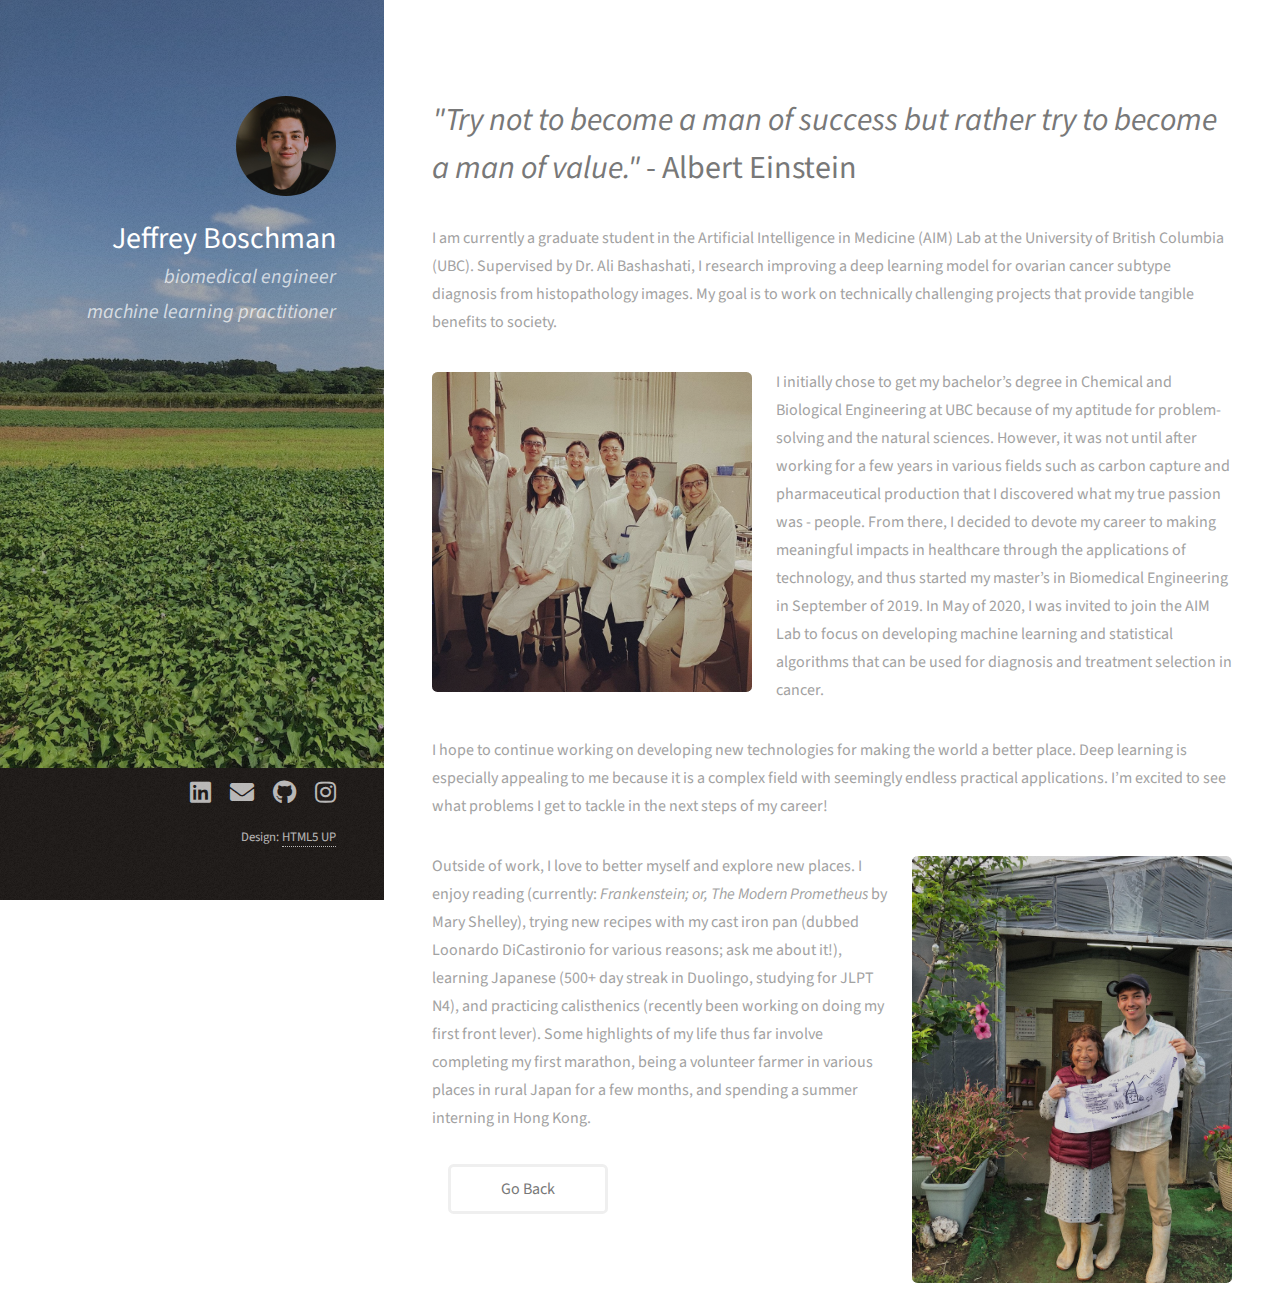
==== commit e350f8dd: "edit about" ====
--- a/about.html
+++ b/about.html
@@ -34,7 +34,7 @@
 						<p>I am currently a graduate student in the Artificial Intelligence in Medicine (AIM) Lab at the University of British Columbia (UBC). Supervised by Dr. Ali Bashashati, I research improving a deep learning model for ovarian cancer subtype diagnosis from histopathology images. My goal is to work on technically challenging projects that provide tangible benefits to society.</p>
 						<p><span class="image left"><img src="images/chbe.jpeg" alt="" /></span>I initially chose to get my bachelor’s degree in Chemical and Biological Engineering at UBC because of my aptitude for problem-solving and the natural sciences. However, it was not until after working for a few years in various fields such as carbon capture and pharmaceutical production that I discovered what my true passion was - people. From there, I decided to devote my career to making meaningful impacts in healthcare through the applications of technology, and thus started my master’s in Biomedical Engineering in September of 2019. In May of 2020, I was invited to join the AIM Lab to focus on developing machine learning and statistical algorithms that can be used for diagnosis and treatment selection in cancer.</p>
                         <p>I hope to continue working on developing new technologies for making the world a better place. Deep learning is especially appealing to me because it is a complex field with seemingly endless practical applications. I’m excited to see what problems I get to tackle in the next steps of my career!</p>
-                        <p><span class="image right"><img src="images/farming.jpeg" alt="" /></span>Outside of work, I love to better myself and explore new places. I enjoy reading (currently: <i>Frankenstein; or, The Modern Prometheus</i> by Mary Shelley), trying new recipes with my cast iron pan (dubbed Loonardo DiCastironio for various reasons; ask me about it!), and practicing calisthenics (recently been working on doing my first front lever). Some highlights of my life thus far involve completing my first marathon, being a volunteer farmer in rural Japan for a few months (Fujinomiya, Ishigaki, and Kasumigaura), and spending a summer interning in Hong Kong.</p>
+                        <p><span class="image right"><img src="images/farming.jpeg" alt="" /></span>Outside of work, I love to better myself and explore new places. I enjoy reading (currently: <i>Frankenstein; or, The Modern Prometheus</i> by Mary Shelley), trying new recipes with my cast iron pan (dubbed Loonardo DiCastironio for various reasons; ask me about it!), learning Japanese (500+ day streak in Duolingo, studying for JLPT N4), and practicing calisthenics (recently been working on doing my first front lever). Some highlights of my life thus far involve completing my first marathon, being a volunteer farmer in various places in rural Japan for a few months, and spending a summer interning in Hong Kong.</p>
 						</section>
                         
                         </section>
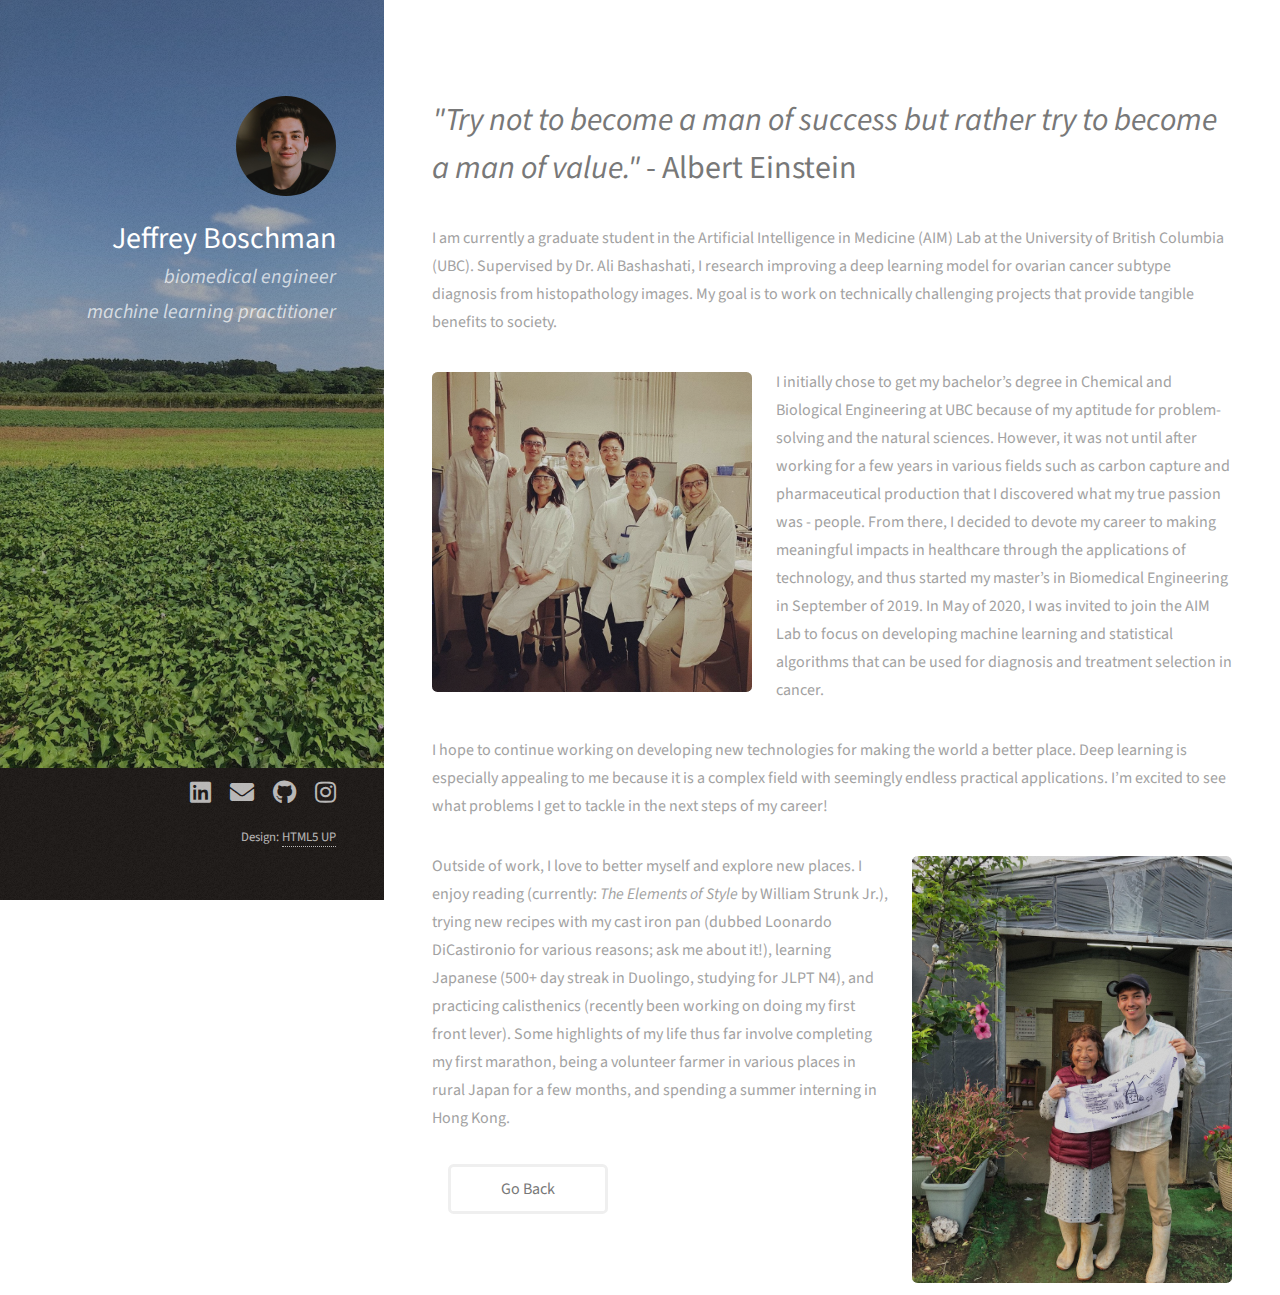
==== commit 4380ca7d: "update book" ====
--- a/about.html
+++ b/about.html
@@ -34,7 +34,7 @@
 						<p>I am currently a graduate student in the Artificial Intelligence in Medicine (AIM) Lab at the University of British Columbia (UBC). Supervised by Dr. Ali Bashashati, I research improving a deep learning model for ovarian cancer subtype diagnosis from histopathology images. My goal is to work on technically challenging projects that provide tangible benefits to society.</p>
 						<p><span class="image left"><img src="images/chbe.jpeg" alt="" /></span>I initially chose to get my bachelor’s degree in Chemical and Biological Engineering at UBC because of my aptitude for problem-solving and the natural sciences. However, it was not until after working for a few years in various fields such as carbon capture and pharmaceutical production that I discovered what my true passion was - people. From there, I decided to devote my career to making meaningful impacts in healthcare through the applications of technology, and thus started my master’s in Biomedical Engineering in September of 2019. In May of 2020, I was invited to join the AIM Lab to focus on developing machine learning and statistical algorithms that can be used for diagnosis and treatment selection in cancer.</p>
                         <p>I hope to continue working on developing new technologies for making the world a better place. Deep learning is especially appealing to me because it is a complex field with seemingly endless practical applications. I’m excited to see what problems I get to tackle in the next steps of my career!</p>
-                        <p><span class="image right"><img src="images/farming.jpeg" alt="" /></span>Outside of work, I love to better myself and explore new places. I enjoy reading (currently: <i>Frankenstein; or, The Modern Prometheus</i> by Mary Shelley), trying new recipes with my cast iron pan (dubbed Loonardo DiCastironio for various reasons; ask me about it!), learning Japanese (500+ day streak in Duolingo, studying for JLPT N4), and practicing calisthenics (recently been working on doing my first front lever). Some highlights of my life thus far involve completing my first marathon, being a volunteer farmer in various places in rural Japan for a few months, and spending a summer interning in Hong Kong.</p>
+                        <p><span class="image right"><img src="images/farming.jpeg" alt="" /></span>Outside of work, I love to better myself and explore new places. I enjoy reading (currently: <i>The Elements of Style</i> by William Strunk Jr.), trying new recipes with my cast iron pan (dubbed Loonardo DiCastironio for various reasons; ask me about it!), learning Japanese (500+ day streak in Duolingo, studying for JLPT N4), and practicing calisthenics (recently been working on doing my first front lever). Some highlights of my life thus far involve completing my first marathon, being a volunteer farmer in various places in rural Japan for a few months, and spending a summer interning in Hong Kong.</p>
 						</section>
                         
                         </section>
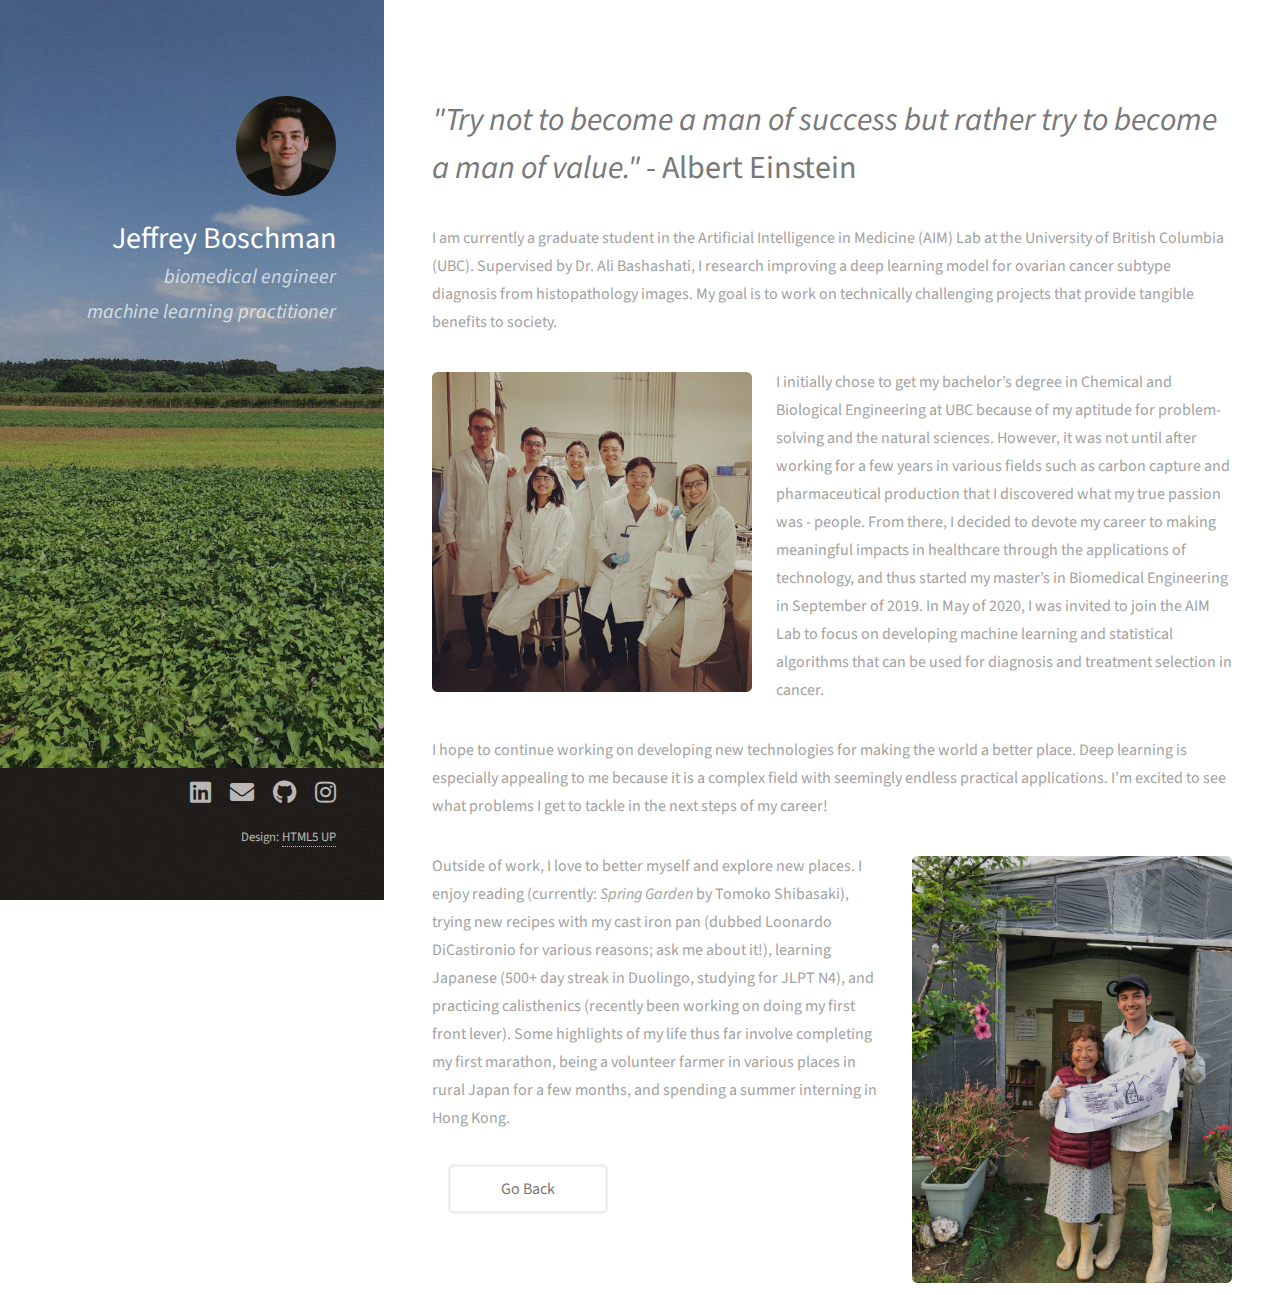
==== commit 9917ce32: "changed book" ====
--- a/about.html
+++ b/about.html
@@ -34,7 +34,7 @@
 						<p>I am currently a graduate student in the Artificial Intelligence in Medicine (AIM) Lab at the University of British Columbia (UBC). Supervised by Dr. Ali Bashashati, I research improving a deep learning model for ovarian cancer subtype diagnosis from histopathology images. My goal is to work on technically challenging projects that provide tangible benefits to society.</p>
 						<p><span class="image left"><img src="images/chbe.jpeg" alt="" /></span>I initially chose to get my bachelor’s degree in Chemical and Biological Engineering at UBC because of my aptitude for problem-solving and the natural sciences. However, it was not until after working for a few years in various fields such as carbon capture and pharmaceutical production that I discovered what my true passion was - people. From there, I decided to devote my career to making meaningful impacts in healthcare through the applications of technology, and thus started my master’s in Biomedical Engineering in September of 2019. In May of 2020, I was invited to join the AIM Lab to focus on developing machine learning and statistical algorithms that can be used for diagnosis and treatment selection in cancer.</p>
                         <p>I hope to continue working on developing new technologies for making the world a better place. Deep learning is especially appealing to me because it is a complex field with seemingly endless practical applications. I’m excited to see what problems I get to tackle in the next steps of my career!</p>
-                        <p><span class="image right"><img src="images/farming.jpeg" alt="" /></span>Outside of work, I love to better myself and explore new places. I enjoy reading (currently: <i>The Elements of Style</i> by William Strunk Jr.), trying new recipes with my cast iron pan (dubbed Loonardo DiCastironio for various reasons; ask me about it!), learning Japanese (500+ day streak in Duolingo, studying for JLPT N4), and practicing calisthenics (recently been working on doing my first front lever). Some highlights of my life thus far involve completing my first marathon, being a volunteer farmer in various places in rural Japan for a few months, and spending a summer interning in Hong Kong.</p>
+                        <p><span class="image right"><img src="images/farming.jpeg" alt="" /></span>Outside of work, I love to better myself and explore new places. I enjoy reading (currently: <i>Spring Garden</i> by Tomoko Shibasaki), trying new recipes with my cast iron pan (dubbed Loonardo DiCastironio for various reasons; ask me about it!), learning Japanese (500+ day streak in Duolingo, studying for JLPT N4), and practicing calisthenics (recently been working on doing my first front lever). Some highlights of my life thus far involve completing my first marathon, being a volunteer farmer in various places in rural Japan for a few months, and spending a summer interning in Hong Kong.</p>
 						</section>
                         
                         </section>
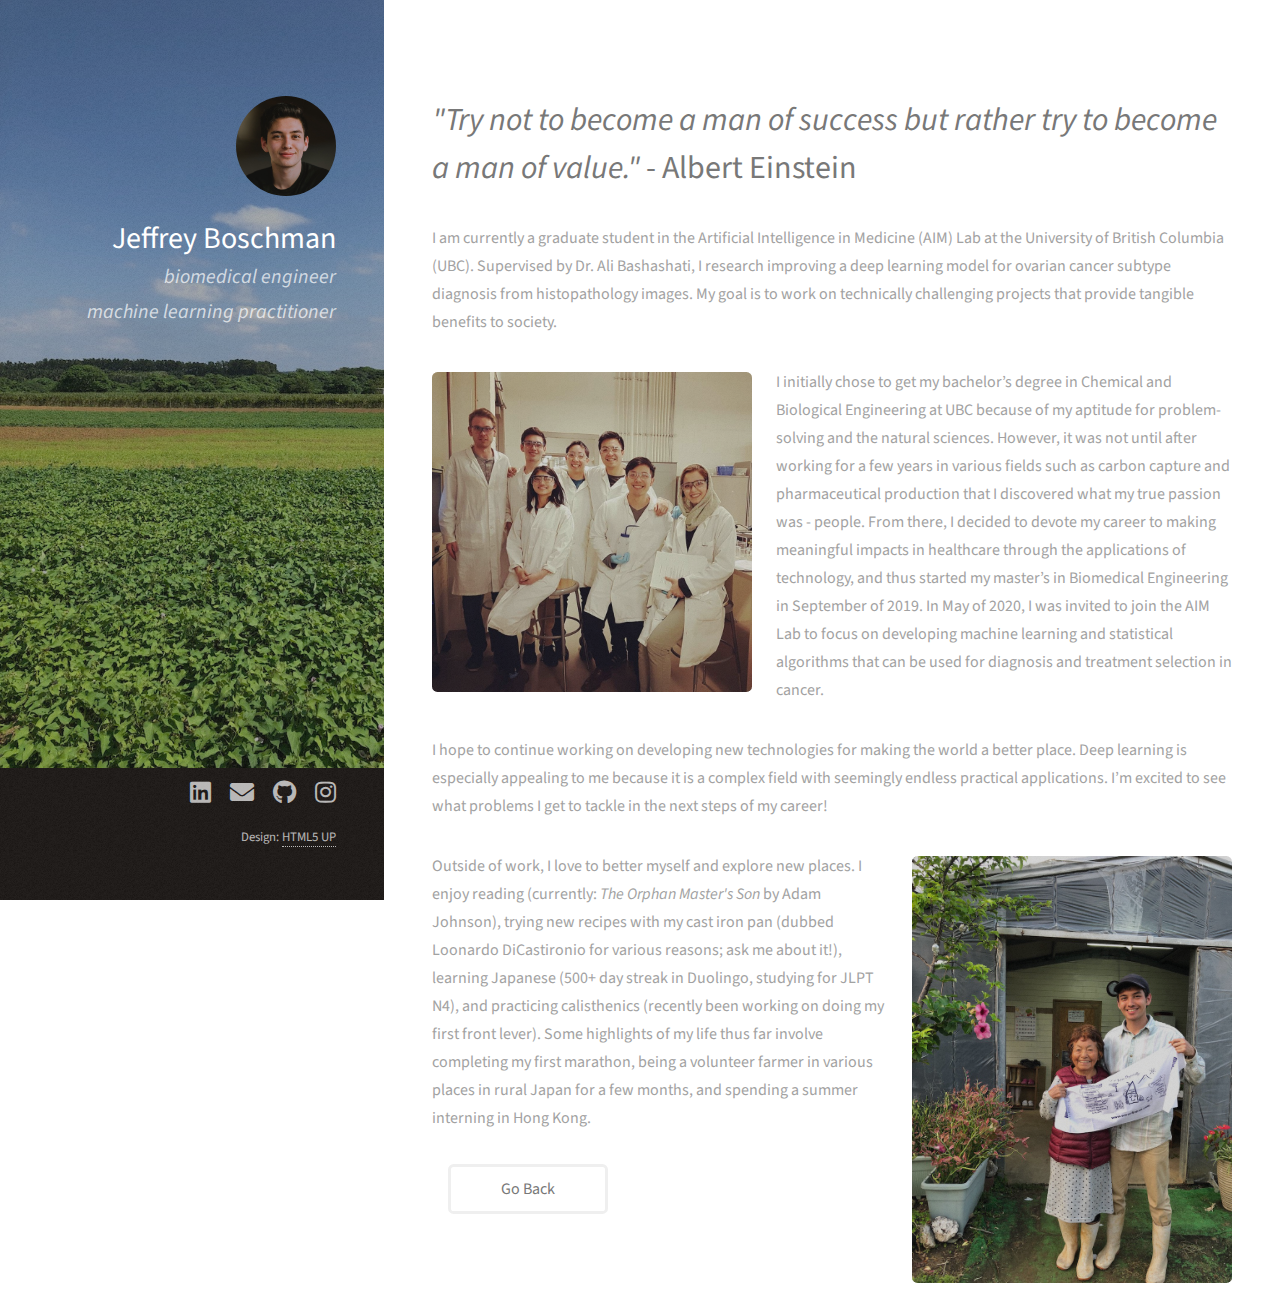
==== commit 5b72b73f: "update currently reading" ====
--- a/about.html
+++ b/about.html
@@ -34,7 +34,7 @@
 						<p>I am currently a graduate student in the Artificial Intelligence in Medicine (AIM) Lab at the University of British Columbia (UBC). Supervised by Dr. Ali Bashashati, I research improving a deep learning model for ovarian cancer subtype diagnosis from histopathology images. My goal is to work on technically challenging projects that provide tangible benefits to society.</p>
 						<p><span class="image left"><img src="images/chbe.jpeg" alt="" /></span>I initially chose to get my bachelor’s degree in Chemical and Biological Engineering at UBC because of my aptitude for problem-solving and the natural sciences. However, it was not until after working for a few years in various fields such as carbon capture and pharmaceutical production that I discovered what my true passion was - people. From there, I decided to devote my career to making meaningful impacts in healthcare through the applications of technology, and thus started my master’s in Biomedical Engineering in September of 2019. In May of 2020, I was invited to join the AIM Lab to focus on developing machine learning and statistical algorithms that can be used for diagnosis and treatment selection in cancer.</p>
                         <p>I hope to continue working on developing new technologies for making the world a better place. Deep learning is especially appealing to me because it is a complex field with seemingly endless practical applications. I’m excited to see what problems I get to tackle in the next steps of my career!</p>
-                        <p><span class="image right"><img src="images/farming.jpeg" alt="" /></span>Outside of work, I love to better myself and explore new places. I enjoy reading (currently: <i>Spring Garden</i> by Tomoko Shibasaki), trying new recipes with my cast iron pan (dubbed Loonardo DiCastironio for various reasons; ask me about it!), learning Japanese (500+ day streak in Duolingo, studying for JLPT N4), and practicing calisthenics (recently been working on doing my first front lever). Some highlights of my life thus far involve completing my first marathon, being a volunteer farmer in various places in rural Japan for a few months, and spending a summer interning in Hong Kong.</p>
+                        <p><span class="image right"><img src="images/farming.jpeg" alt="" /></span>Outside of work, I love to better myself and explore new places. I enjoy reading (currently: <i>The Orphan Master's Son</i> by Adam Johnson), trying new recipes with my cast iron pan (dubbed Loonardo DiCastironio for various reasons; ask me about it!), learning Japanese (500+ day streak in Duolingo, studying for JLPT N4), and practicing calisthenics (recently been working on doing my first front lever). Some highlights of my life thus far involve completing my first marathon, being a volunteer farmer in various places in rural Japan for a few months, and spending a summer interning in Hong Kong.</p>
 						</section>
                         
                         </section>
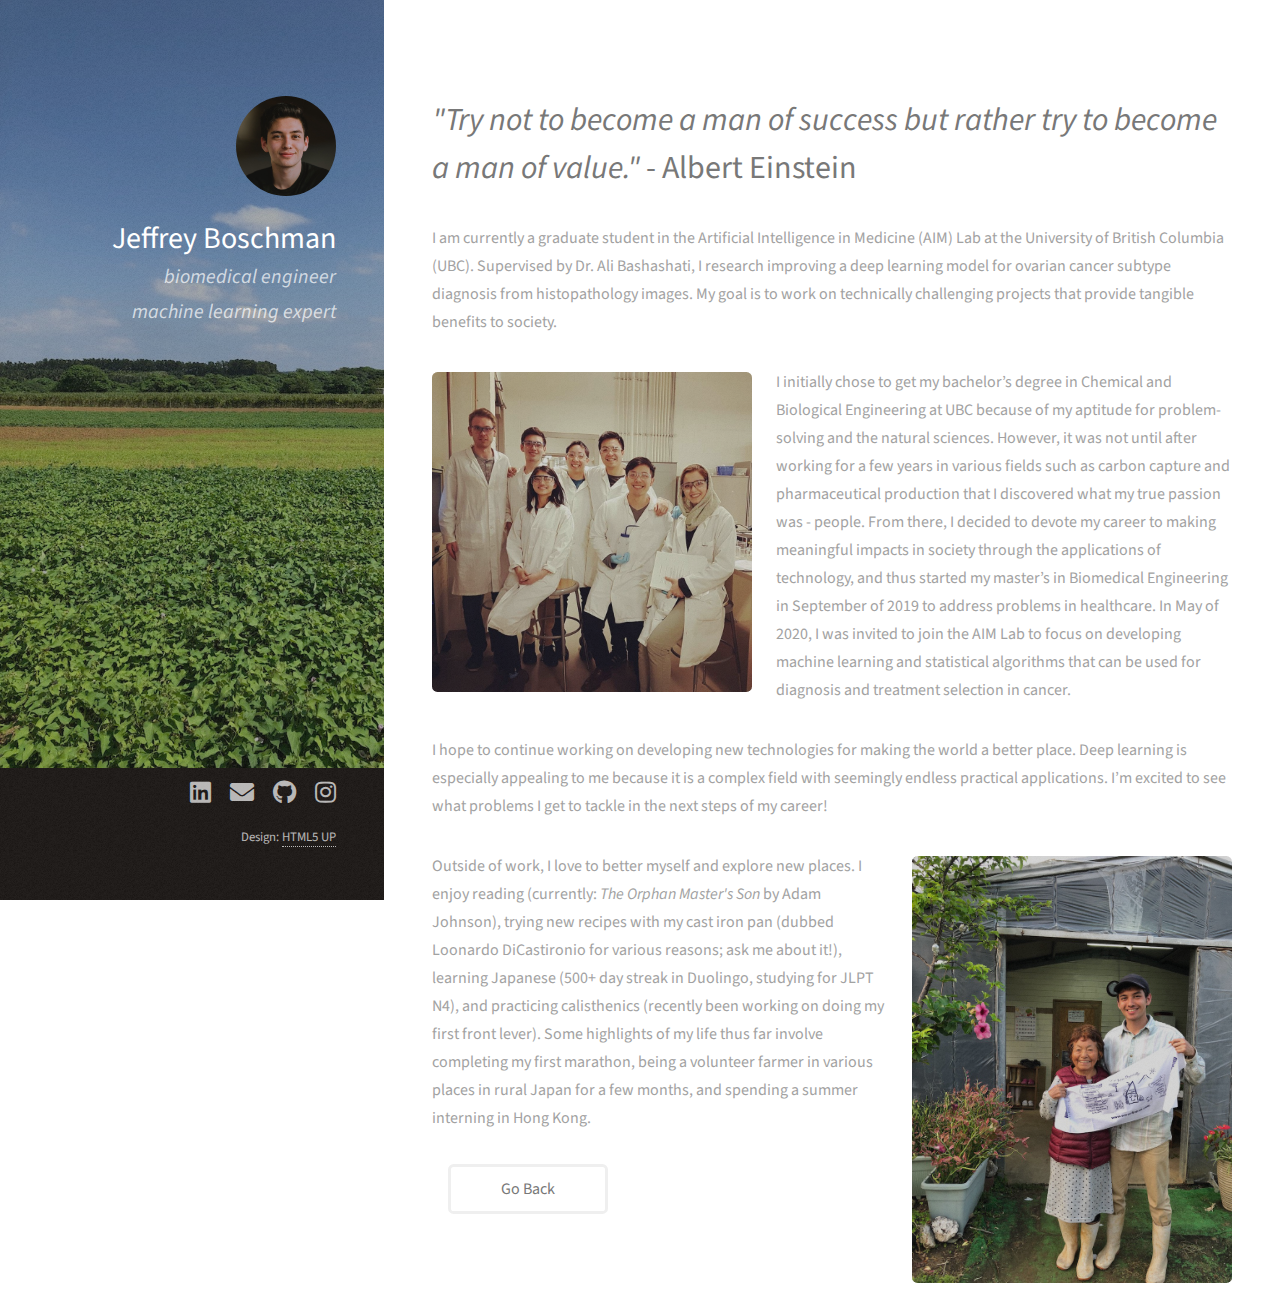
==== commit a8161917: "edited heading" ====
--- a/about.html
+++ b/about.html
@@ -19,7 +19,7 @@
 					<a href="index.html" class="image avatar"><img src="images/boschman_jeffrey.jpeg" alt="" /></a>
                     <h1><strong>Jeffrey Boschman</strong></h1>
                     <h1><i>biomedical engineer</i></h1>
-                    <h1><i>machine learning practitioner</i></h1>
+                    <h1><i>machine learning expert</i></h1>
 				</div>
 			</header>
 
@@ -32,7 +32,7 @@
                             <h2><i>"Try not to become a man of success but rather try to become a man of value."</i> - Albert Einstein</h2>
 						</header>
 						<p>I am currently a graduate student in the Artificial Intelligence in Medicine (AIM) Lab at the University of British Columbia (UBC). Supervised by Dr. Ali Bashashati, I research improving a deep learning model for ovarian cancer subtype diagnosis from histopathology images. My goal is to work on technically challenging projects that provide tangible benefits to society.</p>
-						<p><span class="image left"><img src="images/chbe.jpeg" alt="" /></span>I initially chose to get my bachelor’s degree in Chemical and Biological Engineering at UBC because of my aptitude for problem-solving and the natural sciences. However, it was not until after working for a few years in various fields such as carbon capture and pharmaceutical production that I discovered what my true passion was - people. From there, I decided to devote my career to making meaningful impacts in healthcare through the applications of technology, and thus started my master’s in Biomedical Engineering in September of 2019. In May of 2020, I was invited to join the AIM Lab to focus on developing machine learning and statistical algorithms that can be used for diagnosis and treatment selection in cancer.</p>
+						<p><span class="image left"><img src="images/chbe.jpeg" alt="" /></span>I initially chose to get my bachelor’s degree in Chemical and Biological Engineering at UBC because of my aptitude for problem-solving and the natural sciences. However, it was not until after working for a few years in various fields such as carbon capture and pharmaceutical production that I discovered what my true passion was - people. From there, I decided to devote my career to making meaningful impacts in society through the applications of technology, and thus started my master’s in Biomedical Engineering in September of 2019 to address problems in healthcare. In May of 2020, I was invited to join the AIM Lab to focus on developing machine learning and statistical algorithms that can be used for diagnosis and treatment selection in cancer.</p>
                         <p>I hope to continue working on developing new technologies for making the world a better place. Deep learning is especially appealing to me because it is a complex field with seemingly endless practical applications. I’m excited to see what problems I get to tackle in the next steps of my career!</p>
                         <p><span class="image right"><img src="images/farming.jpeg" alt="" /></span>Outside of work, I love to better myself and explore new places. I enjoy reading (currently: <i>The Orphan Master's Son</i> by Adam Johnson), trying new recipes with my cast iron pan (dubbed Loonardo DiCastironio for various reasons; ask me about it!), learning Japanese (500+ day streak in Duolingo, studying for JLPT N4), and practicing calisthenics (recently been working on doing my first front lever). Some highlights of my life thus far involve completing my first marathon, being a volunteer farmer in various places in rural Japan for a few months, and spending a summer interning in Hong Kong.</p>
 						</section>
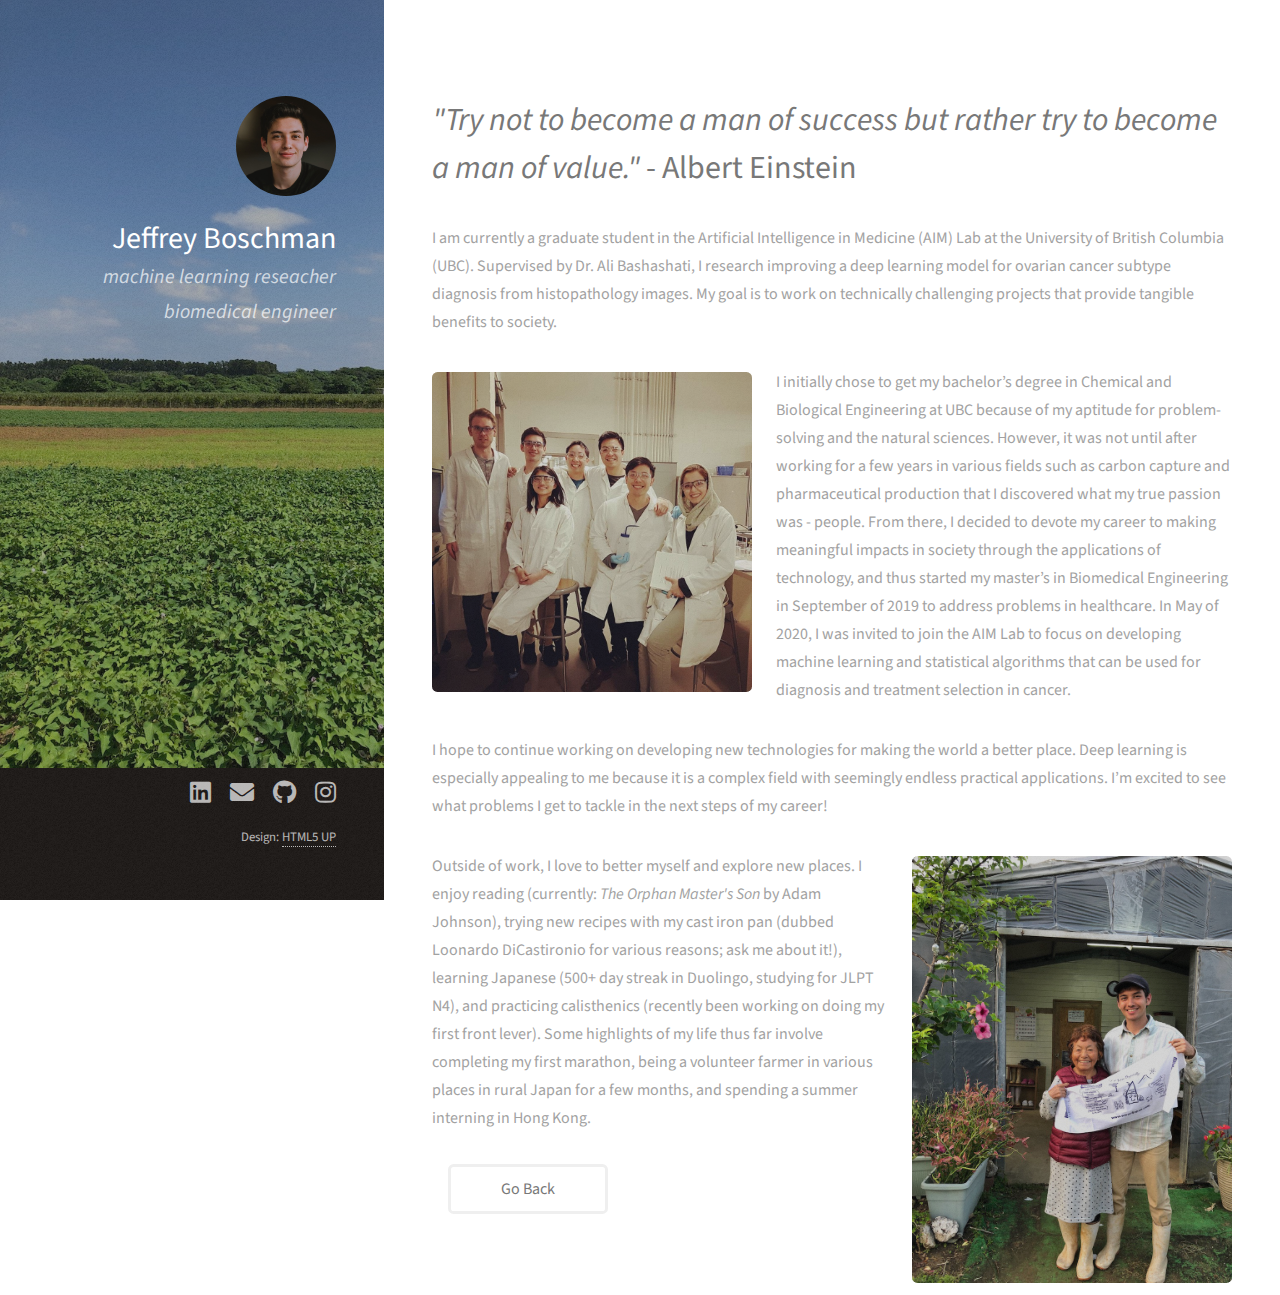
==== commit 7834e580: "edit intro" ====
--- a/about.html
+++ b/about.html
@@ -18,8 +18,8 @@
 				<div class="inner">
 					<a href="index.html" class="image avatar"><img src="images/boschman_jeffrey.jpeg" alt="" /></a>
                     <h1><strong>Jeffrey Boschman</strong></h1>
+                    <h1><i>machine learning reseacher</i></h1>
                     <h1><i>biomedical engineer</i></h1>
-                    <h1><i>machine learning expert</i></h1>
 				</div>
 			</header>
 
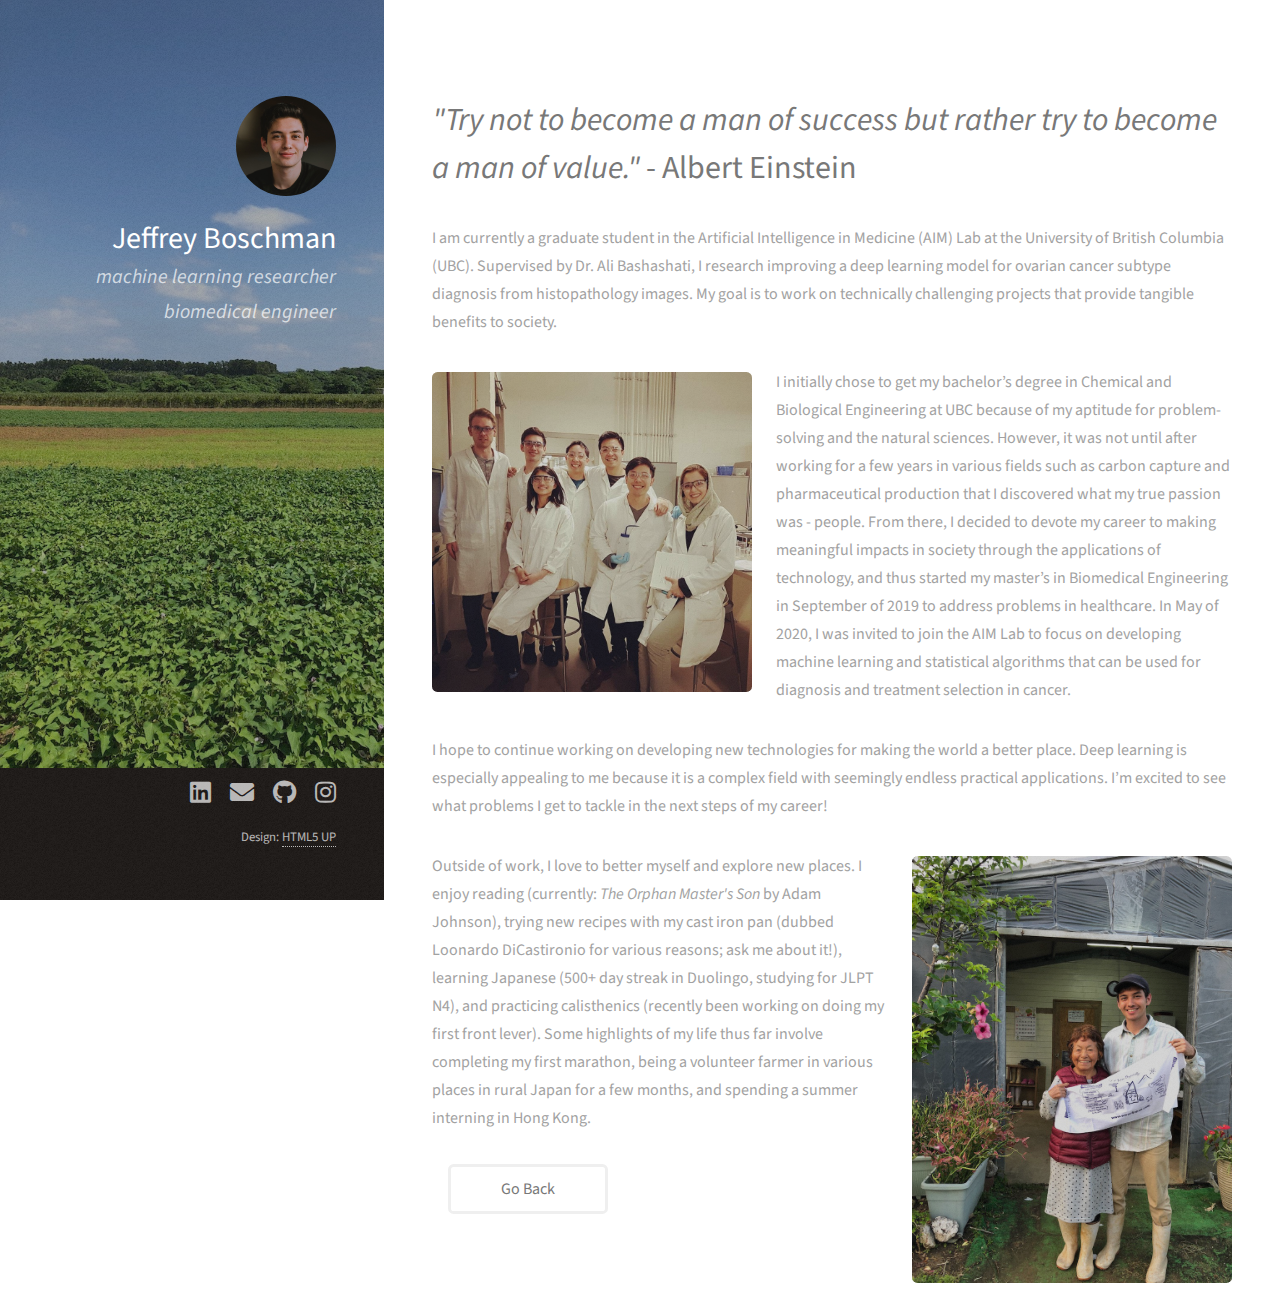
==== commit f4138f46: "fixed spelling mistake" ====
--- a/about.html
+++ b/about.html
@@ -18,7 +18,7 @@
 				<div class="inner">
 					<a href="index.html" class="image avatar"><img src="images/boschman_jeffrey.jpeg" alt="" /></a>
                     <h1><strong>Jeffrey Boschman</strong></h1>
-                    <h1><i>machine learning reseacher</i></h1>
+                    <h1><i>machine learning researcher</i></h1>
                     <h1><i>biomedical engineer</i></h1>
 				</div>
 			</header>
